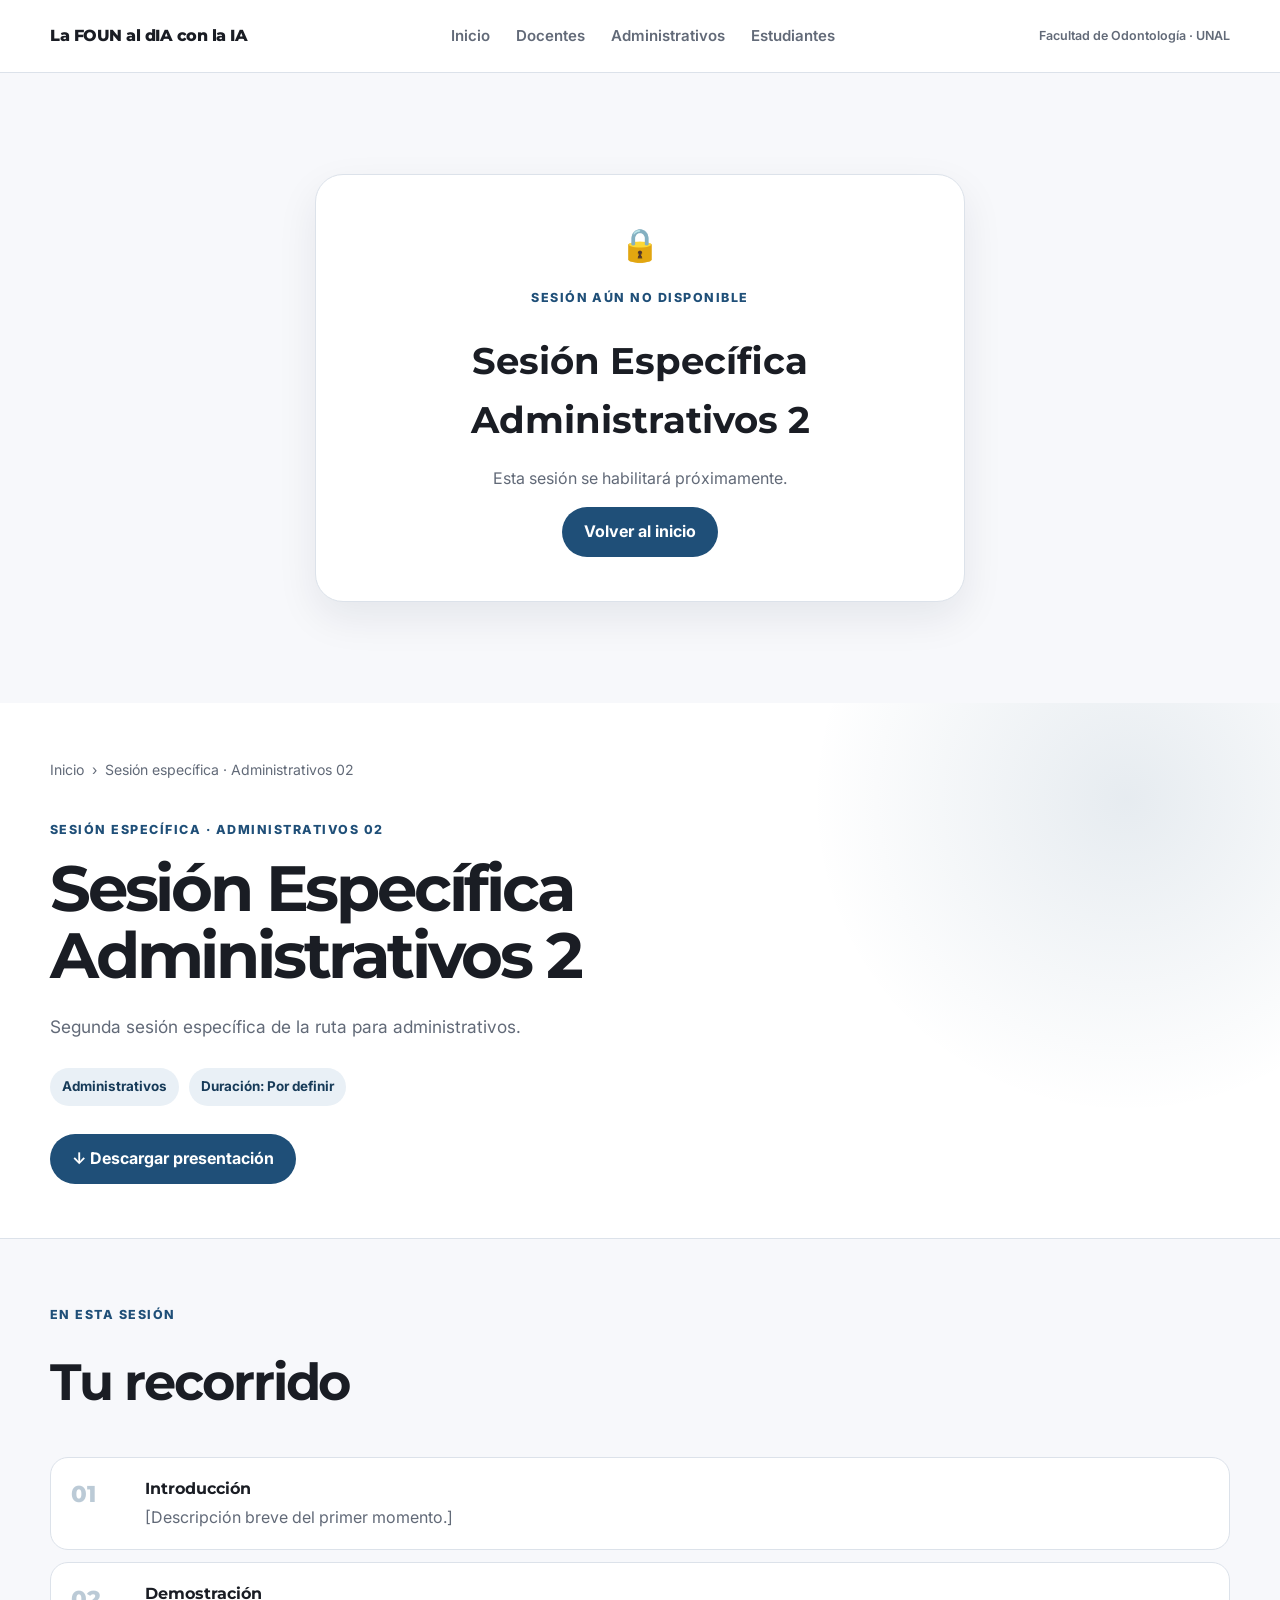
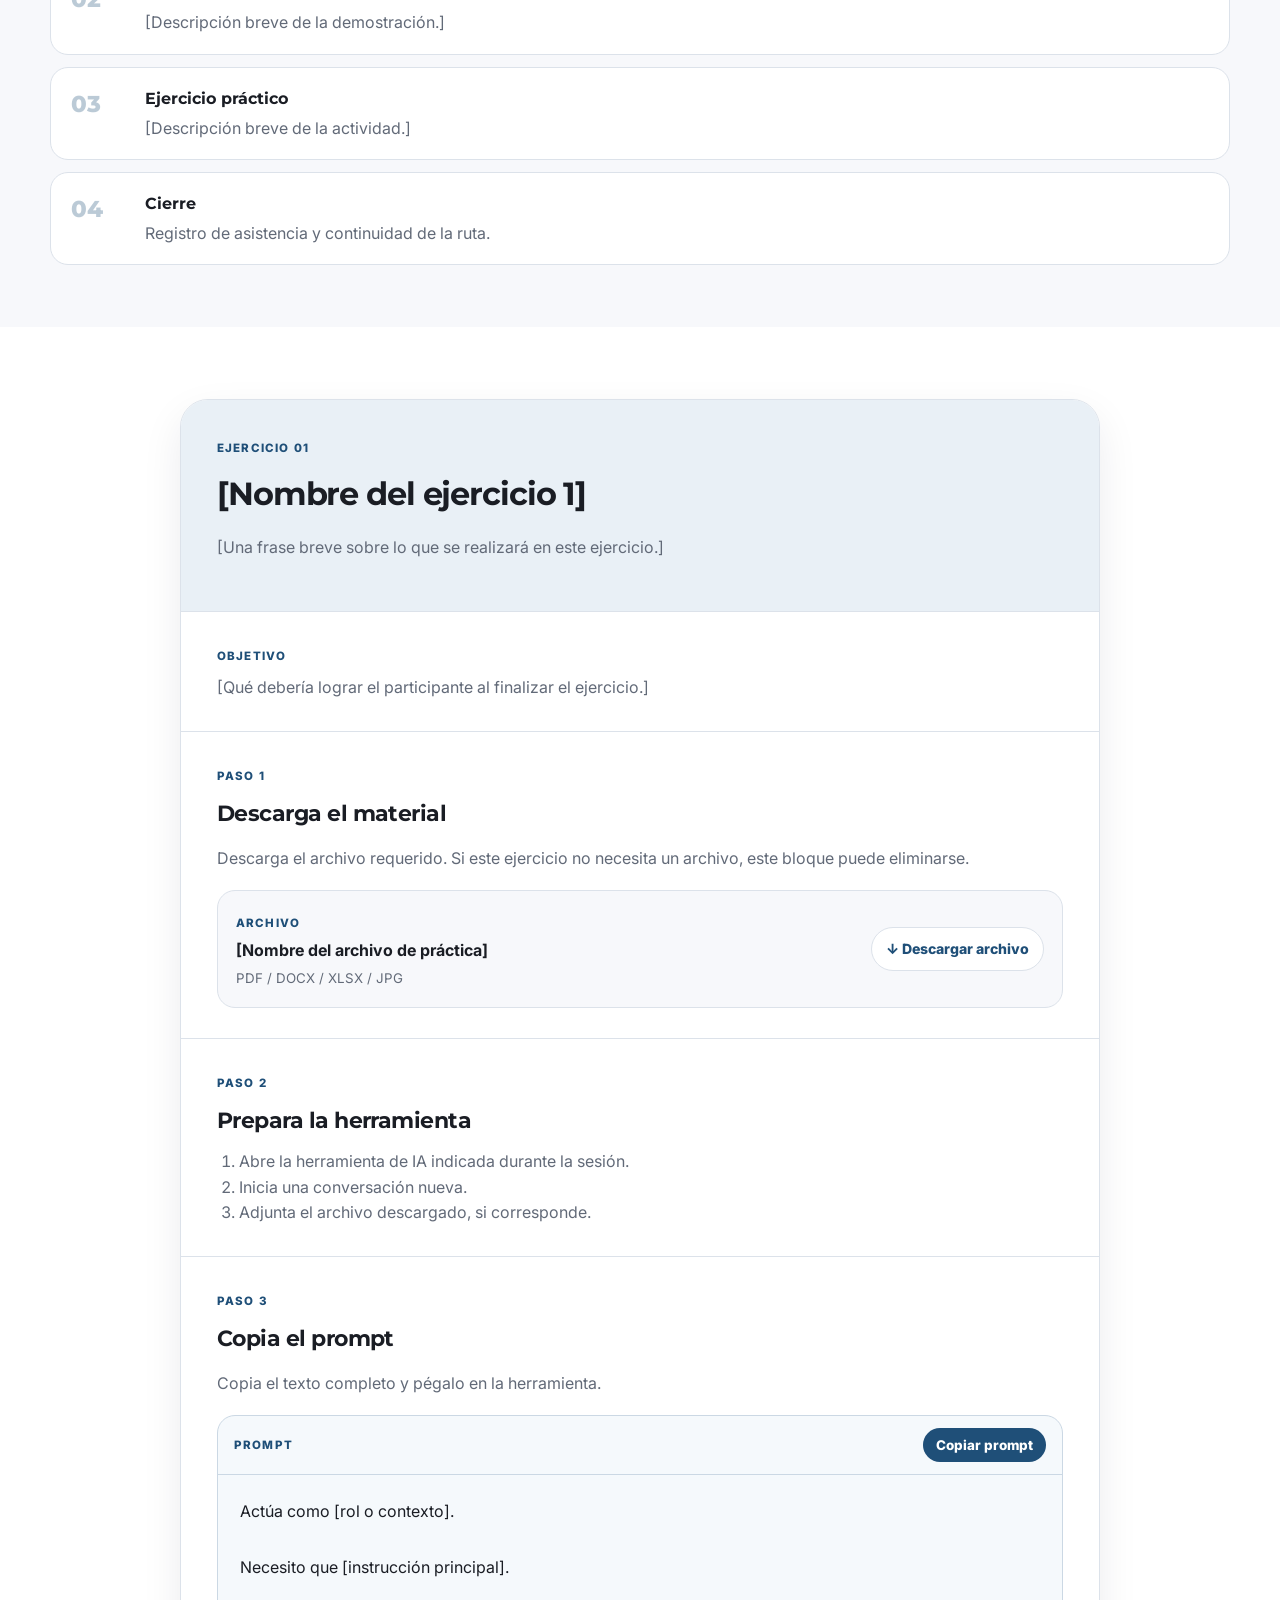
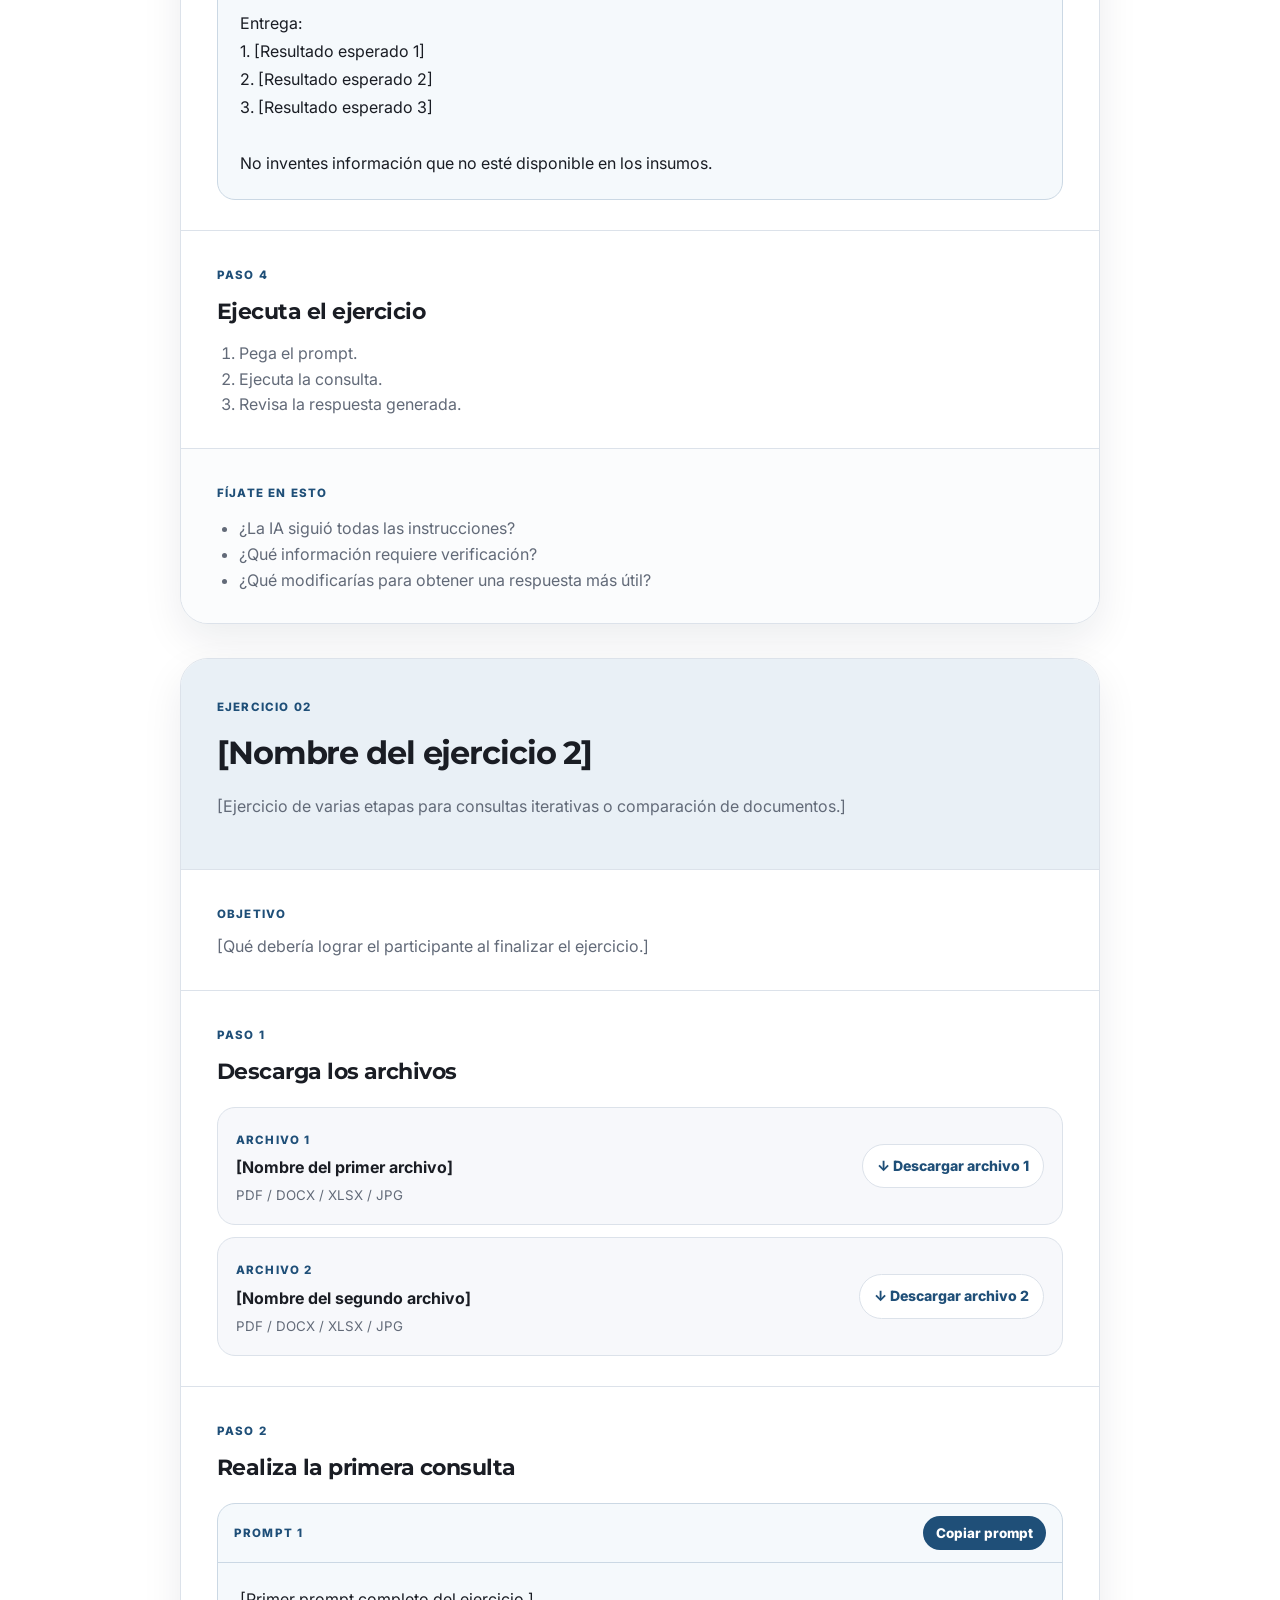
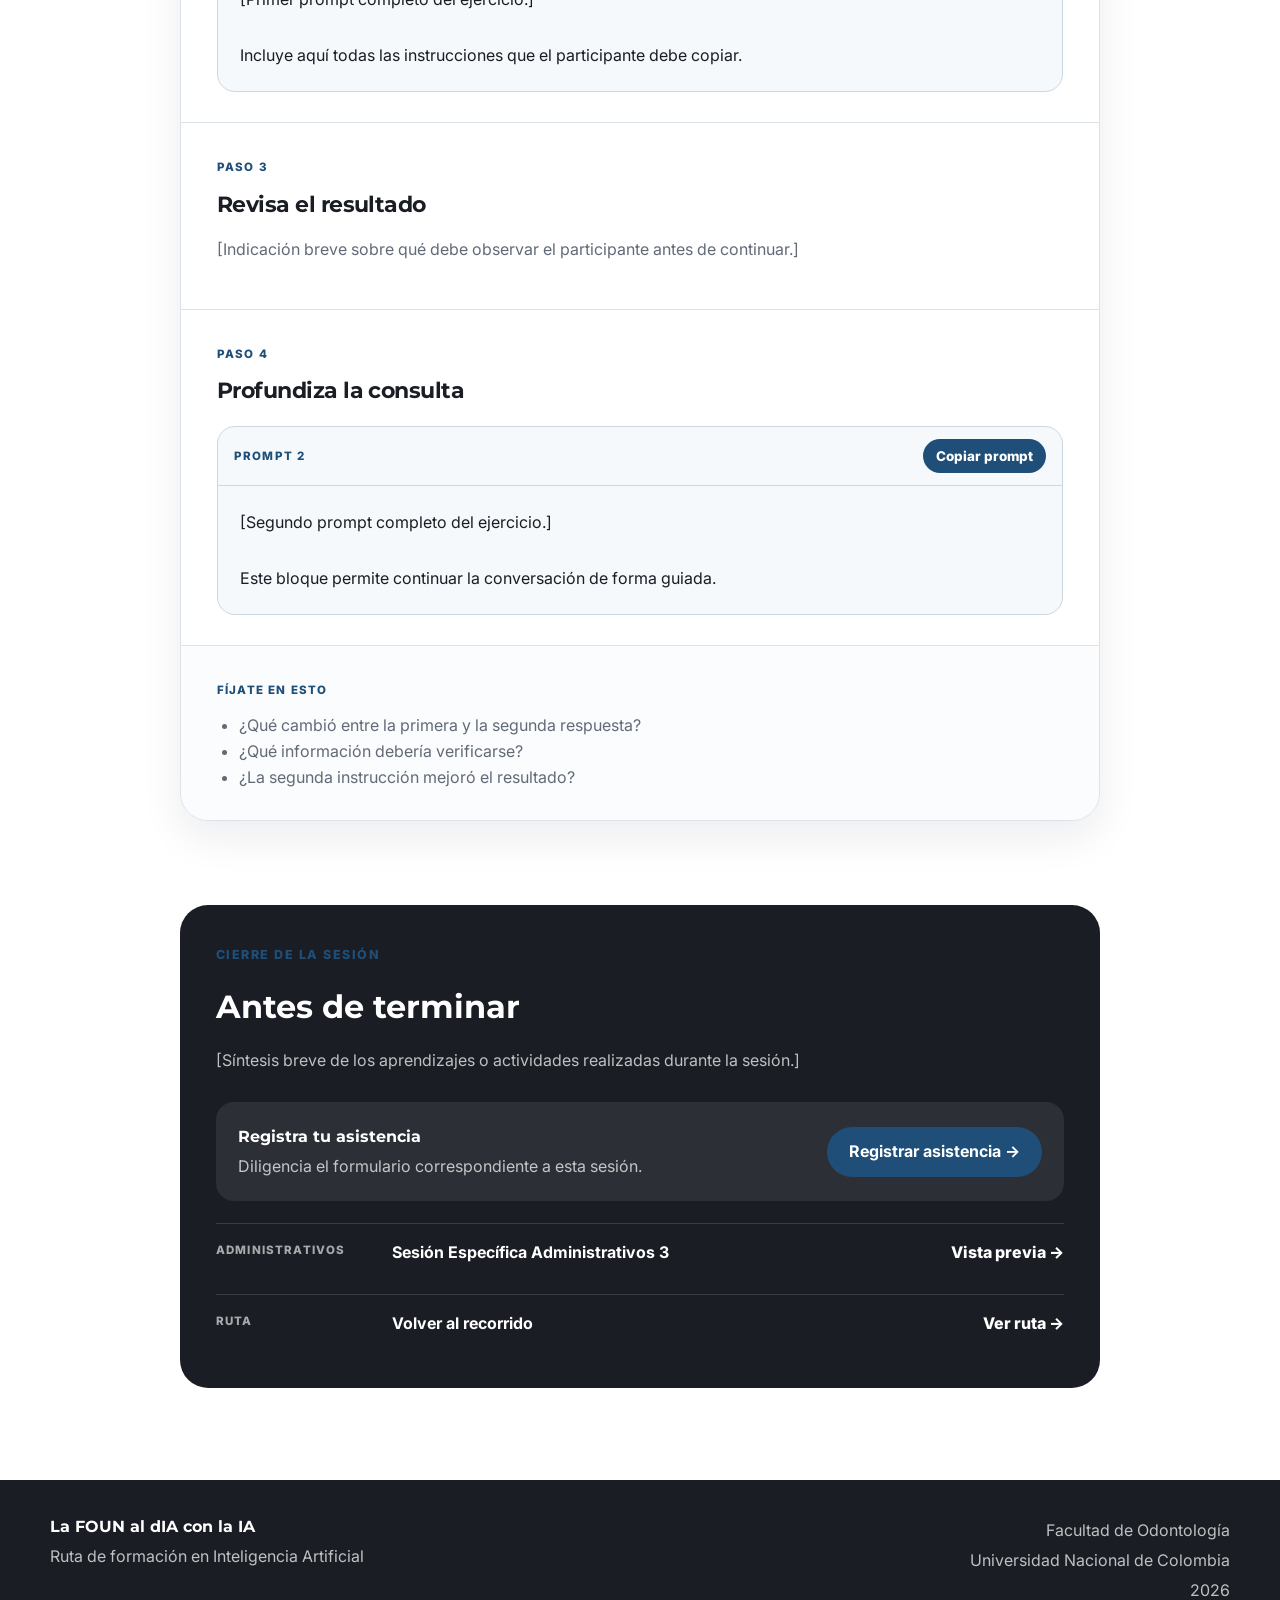
==== administrativos-2.html @ ddb47764 "Add files via upload" ====
<!DOCTYPE html>
<html lang="es">
<head>
  <meta charset="UTF-8">
  <meta name="viewport" content="width=device-width, initial-scale=1.0">
  <meta name="description" content="Sesión Específica Administrativos 2 - La FOUN al dIA con la IA">
  <title>Sesión Específica Administrativos 2 | La FOUN al dIA con la IA</title>
  <link rel="preconnect" href="https://fonts.googleapis.com">
  <link rel="preconnect" href="https://fonts.gstatic.com" crossorigin>
  <link href="https://fonts.googleapis.com/css2?family=Inter:wght@400;500;600;700&family=Montserrat:wght@600;700;800&display=swap" rel="stylesheet">
  <link rel="stylesheet" href="styles.css">
</head>
<body>

<header class="site-header">
  <div class="container header-inner">
    <a class="brand" href="index.html"><span class="brand-main">La FOUN al dIA con la IA</span></a>
    <button class="menu-toggle" type="button" aria-expanded="false" aria-controls="main-nav">
      <span class="sr-only">Abrir menú</span><span></span><span></span><span></span>
    </button>
    <nav id="main-nav" class="main-nav" aria-label="Navegación principal">
      <a href="index.html" >Inicio</a>
      <a href="docentes.html" >Docentes</a>
      <a href="administrativos.html" >Administrativos</a>
      <a href="estudiantes.html" >Estudiantes</a>
    </nav>
    <div class="institution">Facultad de Odontología · UNAL</div>
  </div>
</header>

<main class="session-page" data-session-page="administrativos-2">
  <div id="locked-session-message" class="locked-page-message" hidden>
    <div class="locked-page-card">
      <span class="locked-icon">🔒</span>
      <span class="eyebrow">Sesión aún no disponible</span>
      <h1 id="locked-session-title">Sesión Específica Administrativos 2</h1>
      <p id="locked-session-date">Esta sesión se habilitará próximamente.</p>
      <a href="index.html" class="button button-primary">Volver al inicio</a>
    </div>
  </div>

  <div id="session-content">
    <section class="session-hero">
      <div class="container">
        <nav class="breadcrumbs"><a href="index.html">Inicio</a><span>›</span><span>Sesión específica · Administrativos 02</span></nav>
        <span class="eyebrow">Sesión específica · Administrativos 02</span>
        <h1>Sesión Específica Administrativos 2</h1>
        <p>Segunda sesión específica de la ruta para administrativos.</p>
        <div class="session-hero-meta"><span>Administrativos</span><span>Duración: Por definir</span></div>
        <a class="button button-primary" href="assets/presentations/administrativos-2.pdf" download>↓ Descargar presentación</a>
      </div>
    </section>

    <section class="session-outline">
      <div class="container">
        <div class="section-heading compact"><span class="eyebrow">En esta sesión</span><h2>Tu recorrido</h2></div>
        <div class="outline-list">
          <div class="outline-item"><span>01</span><div><strong>Introducción</strong><p>[Descripción breve del primer momento.]</p></div></div>
          <div class="outline-item"><span>02</span><div><strong>Demostración</strong><p>[Descripción breve de la demostración.]</p></div></div>
          <div class="outline-item"><span>03</span><div><strong>Ejercicio práctico</strong><p>[Descripción breve de la actividad.]</p></div></div>
          <div class="outline-item"><span>04</span><div><strong>Cierre</strong><p>Registro de asistencia y continuidad de la ruta.</p></div></div>
        </div>
      </div>
    </section>

    <section class="exercise-section">
      <div class="container exercise-stack">
        
<article class="exercise-card">
  <header class="exercise-header">
    <span class="exercise-label">EJERCICIO 01</span>
    <h2>[Nombre del ejercicio 1]</h2>
    <p>[Una frase breve sobre lo que se realizará en este ejercicio.]</p>
  </header>

  <div class="exercise-objective">
    <span class="step-kicker">Objetivo</span>
    <p>[Qué debería lograr el participante al finalizar el ejercicio.]</p>
  </div>

  <div class="exercise-step">
    <span class="step-number">Paso 1</span>
    <h3>Descarga el material</h3>
    <p>Descarga el archivo requerido. Si este ejercicio no necesita un archivo, este bloque puede eliminarse.</p>
    <div class="download-list">
      <div class="download-card">
        <div><span class="file-type">ARCHIVO</span><strong>[Nombre del archivo de práctica]</strong><small>PDF / DOCX / XLSX / JPG</small></div>
        <a class="download-button" href="assets/files/administrativos-2-ejercicio-1.pdf" download>↓ Descargar archivo</a>
      </div>
    </div>
  </div>

  <div class="exercise-step">
    <span class="step-number">Paso 2</span>
    <h3>Prepara la herramienta</h3>
    <ol><li>Abre la herramienta de IA indicada durante la sesión.</li><li>Inicia una conversación nueva.</li><li>Adjunta el archivo descargado, si corresponde.</li></ol>
  </div>

  <div class="exercise-step">
    <span class="step-number">Paso 3</span>
    <h3>Copia el prompt</h3>
    <p>Copia el texto completo y pégalo en la herramienta.</p>
    <div class="prompt-block">
      <div class="prompt-topbar"><span>PROMPT</span><button class="copy-prompt" type="button" data-copy-target="administrativos-2-p1">Copiar prompt</button></div>
      <div id="administrativos-2-p1" class="prompt-text">Actúa como [rol o contexto].

Necesito que [instrucción principal].

Entrega:
1. [Resultado esperado 1]
2. [Resultado esperado 2]
3. [Resultado esperado 3]

No inventes información que no esté disponible en los insumos.</div>
    </div>
  </div>

  <div class="exercise-step">
    <span class="step-number">Paso 4</span>
    <h3>Ejecuta el ejercicio</h3>
    <ol><li>Pega el prompt.</li><li>Ejecuta la consulta.</li><li>Revisa la respuesta generada.</li></ol>
  </div>

  <aside class="reflection-box">
    <span class="step-kicker">Fíjate en esto</span>
    <ul><li>¿La IA siguió todas las instrucciones?</li><li>¿Qué información requiere verificación?</li><li>¿Qué modificarías para obtener una respuesta más útil?</li></ul>
  </aside>
</article>

        
<article class="exercise-card">
  <header class="exercise-header">
    <span class="exercise-label">EJERCICIO 02</span>
    <h2>[Nombre del ejercicio 2]</h2>
    <p>[Ejercicio de varias etapas para consultas iterativas o comparación de documentos.]</p>
  </header>

  <div class="exercise-objective">
    <span class="step-kicker">Objetivo</span>
    <p>[Qué debería lograr el participante al finalizar el ejercicio.]</p>
  </div>

  <div class="exercise-step">
    <span class="step-number">Paso 1</span>
    <h3>Descarga los archivos</h3>
    <div class="download-list">
      <div class="download-card">
        <div><span class="file-type">ARCHIVO 1</span><strong>[Nombre del primer archivo]</strong><small>PDF / DOCX / XLSX / JPG</small></div>
        <a class="download-button" href="assets/files/administrativos-2-ejercicio-2-archivo-1.pdf" download>↓ Descargar archivo 1</a>
      </div>
      <div class="download-card">
        <div><span class="file-type">ARCHIVO 2</span><strong>[Nombre del segundo archivo]</strong><small>PDF / DOCX / XLSX / JPG</small></div>
        <a class="download-button" href="assets/files/administrativos-2-ejercicio-2-archivo-2.pdf" download>↓ Descargar archivo 2</a>
      </div>
    </div>
  </div>

  <div class="exercise-step">
    <span class="step-number">Paso 2</span>
    <h3>Realiza la primera consulta</h3>
    <div class="prompt-block">
      <div class="prompt-topbar"><span>PROMPT 1</span><button class="copy-prompt" type="button" data-copy-target="administrativos-2-p2-a">Copiar prompt</button></div>
      <div id="administrativos-2-p2-a" class="prompt-text">[Primer prompt completo del ejercicio.]

Incluye aquí todas las instrucciones que el participante debe copiar.</div>
    </div>
  </div>

  <div class="exercise-step">
    <span class="step-number">Paso 3</span>
    <h3>Revisa el resultado</h3>
    <p>[Indicación breve sobre qué debe observar el participante antes de continuar.]</p>
  </div>

  <div class="exercise-step">
    <span class="step-number">Paso 4</span>
    <h3>Profundiza la consulta</h3>
    <div class="prompt-block">
      <div class="prompt-topbar"><span>PROMPT 2</span><button class="copy-prompt" type="button" data-copy-target="administrativos-2-p2-b">Copiar prompt</button></div>
      <div id="administrativos-2-p2-b" class="prompt-text">[Segundo prompt completo del ejercicio.]

Este bloque permite continuar la conversación de forma guiada.</div>
    </div>
  </div>

  <aside class="reflection-box">
    <span class="step-kicker">Fíjate en esto</span>
    <ul><li>¿Qué cambió entre la primera y la segunda respuesta?</li><li>¿Qué información debería verificarse?</li><li>¿La segunda instrucción mejoró el resultado?</li></ul>
  </aside>
</article>

      </div>
    </section>

    <section class="session-close">
      <div class="container">
        <div class="close-card">
          <span class="eyebrow">Cierre de la sesión</span>
          <h2>Antes de terminar</h2>
          <p>[Síntesis breve de los aprendizajes o actividades realizadas durante la sesión.]</p>

          <div class="attendance-box">
            <div><strong>Registra tu asistencia</strong><p>Diligencia el formulario correspondiente a esta sesión.</p></div>
            <a class="button button-primary" href="#" target="_blank" rel="noopener">Registrar asistencia →</a>
          </div>

          <div class="continue-options" id="continue-options"></div>
        </div>
      </div>
    </section>
  </div>
</main>

<footer class="site-footer">
  <div class="container footer-inner">
    <div>
      <strong>La FOUN al dIA con la IA</strong>
      <p>Ruta de formación en Inteligencia Artificial</p>
    </div>
    <div class="footer-meta">
      <p>Facultad de Odontología</p>
      <p>Universidad Nacional de Colombia</p>
      <p>2026</p>
    </div>
  </div>
</footer>

<script src="site-config.js"></script>
<script src="main.js"></script>
</body></html>
---- styles.css ----
:root {
  --bg:#f7f8fb; --surface:#fff; --surface-soft:#eef2f7; --text:#1a1d24; --muted:#626a78; --line:#dce2ea;
  --brand:#1f4f78; --brand-dark:#173b59; --brand-soft:#e9f0f6;
  --route-docentes:#3c6282; --route-admin:#5f6875; --route-estudiantes:#416f66;
  --radius-lg:28px; --radius-md:18px; --radius-sm:12px; --shadow-soft:0 16px 40px rgba(19,31,45,.08); --max-width:1180px;
}
*{box-sizing:border-box} html{scroll-behavior:smooth} body{margin:0;font-family:"Inter",sans-serif;color:var(--text);background:var(--bg);line-height:1.6}
a{color:inherit;text-decoration:none} button,a{-webkit-tap-highlight-color:transparent}.container{width:min(var(--max-width),calc(100% - 40px));margin:0 auto}
.site-header{position:sticky;top:0;z-index:100;background:rgba(255,255,255,.94);backdrop-filter:blur(14px);border-bottom:1px solid var(--line)}
.header-inner{min-height:72px;display:grid;grid-template-columns:auto 1fr auto;align-items:center;gap:32px}
.brand-main{font-family:"Montserrat",sans-serif;font-weight:800;letter-spacing:-.03em}.main-nav{display:flex;justify-content:center;gap:26px}
.main-nav a{font-size:.94rem;font-weight:600;color:var(--muted)}.main-nav a:hover,.main-nav a.active{color:var(--brand)}
.institution{font-size:.78rem;font-weight:600;color:var(--muted);white-space:nowrap}.menu-toggle{display:none;border:0;background:transparent;padding:8px;cursor:pointer}
.menu-toggle span:not(.sr-only){width:24px;height:2px;display:block;margin:5px 0;background:var(--text)}
.sr-only{position:absolute;width:1px;height:1px;padding:0;margin:-1px;overflow:hidden;clip:rect(0,0,0,0);white-space:nowrap;border:0}
.eyebrow{display:inline-block;margin-bottom:16px;font-size:.78rem;font-weight:800;letter-spacing:.12em;text-transform:uppercase;color:var(--brand)}
.button{display:inline-flex;align-items:center;justify-content:center;gap:10px;min-height:50px;padding:0 22px;border-radius:999px;font-weight:700;transition:.2s}
.button-primary{background:var(--brand);color:#fff}.button-primary:hover{background:var(--brand-dark);transform:translateY(-2px)}
.hero{padding:84px 0 72px;overflow:hidden}.hero-grid{display:grid;grid-template-columns:1.1fr .9fr;align-items:center;gap:72px}
.hero h1,.section-heading h2,.route-card h3{font-family:"Montserrat",sans-serif}.hero h1{max-width:720px;margin:0;font-size:clamp(3rem,6vw,5.8rem);line-height:.98;letter-spacing:-.055em}
.hero h1 span{color:var(--brand)}.hero p{max-width:680px;margin:28px 0 32px;font-size:1.12rem;color:var(--muted)}
.hero-visual{position:relative;min-height:430px;display:grid;place-items:center}.visual-card{position:relative;z-index:2;width:min(340px,84%);min-height:250px;padding:36px;display:flex;flex-direction:column;justify-content:center;border-radius:var(--radius-lg);background:var(--surface);box-shadow:var(--shadow-soft);border:1px solid var(--line)}
.visual-card strong{font-family:"Montserrat",sans-serif;font-size:2rem;line-height:1.15}.visual-kicker{margin-bottom:24px;font-size:.74rem;font-weight:800;letter-spacing:.12em;text-transform:uppercase;color:var(--brand)}
.visual-orbit{position:absolute;border:1px solid rgba(31,79,120,.18);border-radius:50%}.orbit-one{width:370px;height:370px}.orbit-two{width:490px;height:490px}
.visual-dot{position:absolute;border-radius:50%;background:var(--brand)}.dot-one{width:22px;height:22px;top:18%;right:19%}.dot-two{width:14px;height:14px;bottom:21%;left:18%;opacity:.75}.dot-three{width:9px;height:9px;top:34%;left:10%;opacity:.45}
.routes-section{padding:76px 0 96px;background:var(--surface)}.section-heading{max-width:720px;margin-bottom:42px}.section-heading h2{margin:0 0 14px;font-size:clamp(2.2rem,4vw,3.4rem);letter-spacing:-.04em}.section-heading p{margin:0;color:var(--muted);font-size:1.05rem}
.routes-grid{display:grid;grid-template-columns:repeat(3,1fr);gap:22px}.route-card{min-height:360px;padding:30px;display:flex;flex-direction:column;justify-content:space-between;border-radius:var(--radius-lg);background:var(--surface);border:1px solid var(--line);box-shadow:0 10px 28px rgba(25,34,46,.05);transition:.2s}
.route-card:hover{transform:translateY(-5px);box-shadow:var(--shadow-soft)}.route-card::before{content:"";width:56px;height:5px;display:block;margin-bottom:24px;border-radius:999px;background:var(--brand)}
.route-docentes::before{background:var(--route-docentes)}.route-admin::before{background:var(--route-admin)}.route-estudiantes::before{background:var(--route-estudiantes)}
.route-label{font-size:.74rem;font-weight:800;letter-spacing:.12em;color:var(--muted)}.route-card h3{margin:12px 0 8px;font-size:1.55rem;letter-spacing:-.03em}.route-card p{color:var(--muted)}.route-card .session-count{margin:0 0 18px;font-weight:800;color:var(--text)}
.route-link{display:inline-flex;align-items:center;gap:8px;margin-top:26px;font-weight:800;color:var(--brand)}
.site-footer{padding:34px 0;background:var(--text);color:#fff}.footer-inner{display:flex;justify-content:space-between;align-items:flex-start;gap:40px}.footer-inner strong{font-family:"Montserrat",sans-serif}.footer-inner p{margin:4px 0;color:rgba(255,255,255,.72)}.footer-meta{text-align:right}
.route-hero{padding:56px 0 48px;background:var(--surface);border-bottom:1px solid var(--line)}.route-accent-docentes{background:radial-gradient(circle at 85% 15%,rgba(60,98,130,.12),transparent 28%),var(--surface)}
.route-accent-administrativos{background:radial-gradient(circle at 85% 15%,rgba(95,104,117,.12),transparent 28%),var(--surface)}.route-accent-estudiantes{background:radial-gradient(circle at 85% 15%,rgba(65,111,102,.12),transparent 28%),var(--surface)}
.breadcrumbs{display:flex;align-items:center;gap:8px;margin-bottom:34px;font-size:.88rem;color:var(--muted)}.breadcrumbs a:hover{color:var(--brand)}
.route-hero h1,.session-hero h1{max-width:900px;margin:0;font-family:"Montserrat",sans-serif;font-size:clamp(2.6rem,5vw,4.7rem);line-height:1.04;letter-spacing:-.05em}
.route-hero>.container>p,.session-hero>.container>p{max-width:760px;margin:24px 0 28px;color:var(--muted);font-size:1.08rem}.route-summary,.session-hero-meta{display:flex;flex-wrap:wrap;gap:10px}
.route-summary span,.session-hero-meta span{padding:8px 12px;border-radius:999px;background:var(--brand-soft);color:var(--brand-dark);font-size:.84rem;font-weight:700}
.journey-section{padding:70px 0 92px}.section-heading.compact{margin-bottom:34px}.session-list{display:flex;flex-direction:column;gap:18px}
.session-card{display:grid;grid-template-columns:72px minmax(0,1fr) auto;gap:24px;align-items:center;padding:26px 28px;background:var(--surface);border:1px solid var(--line);border-radius:var(--radius-md);box-shadow:0 8px 24px rgba(25,34,46,.04)}
.session-card.available{border-left:5px solid var(--brand)}.session-card.locked{background:#fbfcfd}.session-number{font-family:"Montserrat",sans-serif;font-size:2.2rem;font-weight:800;color:rgba(31,79,120,.22)}
.session-type{display:inline-block;margin-bottom:5px;font-size:.72rem;font-weight:800;letter-spacing:.1em;color:var(--brand);text-transform:uppercase}.session-content h3{margin:0 0 8px;font-family:"Montserrat",sans-serif;font-size:1.35rem;letter-spacing:-.025em}.session-content p{max-width:720px;margin:0;color:var(--muted)}
.session-meta{display:flex;flex-wrap:wrap;gap:14px;margin-top:16px;font-size:.84rem;color:var(--muted)}.status{font-weight:800}.status-available{color:#2d6a4f}.status-locked{color:var(--muted)}
.session-action{display:inline-flex;align-items:center;gap:8px;padding:11px 15px;border-radius:999px;font-size:.9rem;font-weight:800;color:var(--brand);background:var(--brand-soft);white-space:nowrap}.session-action.disabled{color:#8b929d;background:var(--surface-soft);cursor:default}
.session-hero{padding:56px 0 54px;background:radial-gradient(circle at 88% 18%,rgba(31,79,120,.11),transparent 26%),var(--surface);border-bottom:1px solid var(--line)}.session-hero-meta{margin-bottom:28px}
.session-outline{padding:62px 0;background:var(--bg)}.outline-list{display:flex;flex-direction:column;gap:12px}.outline-item{display:grid;grid-template-columns:56px 1fr;gap:18px;padding:18px 20px;align-items:start;border-radius:var(--radius-md);background:var(--surface);border:1px solid var(--line)}
.outline-item>span{font-family:"Montserrat",sans-serif;font-size:1.45rem;font-weight:800;color:rgba(31,79,120,.3)}.outline-item strong{font-family:"Montserrat",sans-serif}.outline-item p{margin:4px 0 0;color:var(--muted)}
.exercise-section{padding:72px 0 84px;background:var(--surface)}.exercise-stack{display:flex;flex-direction:column;gap:34px}.exercise-card{max-width:920px;width:100%;margin:0 auto;overflow:hidden;border:1px solid var(--line);border-radius:var(--radius-lg);background:var(--surface);box-shadow:var(--shadow-soft)}
.exercise-header{padding:34px 36px;background:var(--brand-soft)}.exercise-label,.step-kicker,.step-number,.file-type{display:inline-block;font-size:.72rem;font-weight:800;letter-spacing:.1em;text-transform:uppercase;color:var(--brand)}
.exercise-header h2{margin:8px 0;font-family:"Montserrat",sans-serif;font-size:2rem;letter-spacing:-.035em}.exercise-header p,.exercise-objective p,.exercise-step p,.exercise-step li,.reflection-box li{color:var(--muted)}
.exercise-objective,.exercise-step,.reflection-box{padding:30px 36px;border-top:1px solid var(--line)}.exercise-objective p{margin:8px 0 0}.exercise-step h3{margin:8px 0 10px;font-family:"Montserrat",sans-serif;font-size:1.35rem;letter-spacing:-.025em}
.exercise-step ol,.reflection-box ul{margin:12px 0 0;padding-left:22px}.download-list{display:flex;flex-direction:column;gap:12px;margin-top:18px}.download-card{display:flex;align-items:center;justify-content:space-between;gap:24px;padding:18px;border:1px solid var(--line);border-radius:var(--radius-md);background:var(--bg)}
.download-card strong,.download-card small{display:block}.download-card strong{margin:4px 0}.download-card small{color:var(--muted)}.download-button{padding:10px 14px;border:1px solid var(--line);border-radius:999px;background:var(--surface);color:var(--brand);font-size:.88rem;font-weight:800;white-space:nowrap}
.prompt-block{margin-top:18px;overflow:hidden;border:1px solid #cbd8e4;border-radius:var(--radius-md);background:#f5f9fc}.prompt-topbar{display:flex;justify-content:space-between;align-items:center;gap:16px;padding:12px 16px;border-bottom:1px solid #cbd8e4}.prompt-topbar>span{font-size:.72rem;font-weight:800;letter-spacing:.1em;color:var(--brand)}
.copy-prompt{border:0;border-radius:999px;padding:9px 13px;background:var(--brand);color:#fff;font-family:"Inter",sans-serif;font-size:.84rem;font-weight:800;cursor:pointer}.prompt-text{padding:22px;white-space:pre-line;color:var(--text);line-height:1.75}.reflection-box{background:#fbfcfd}
.session-close{padding:0 0 92px;background:var(--surface)}.close-card{max-width:920px;margin:0 auto;padding:36px;border-radius:var(--radius-lg);background:var(--text);color:#fff}.close-card h2{margin:0 0 10px;font-family:"Montserrat",sans-serif;font-size:2rem}.close-card>p,.attendance-box p{color:rgba(255,255,255,.72)}
.attendance-box{display:flex;align-items:center;justify-content:space-between;gap:28px;margin-top:28px;padding:22px;border-radius:var(--radius-md);background:rgba(255,255,255,.08)}.attendance-box strong{font-family:"Montserrat",sans-serif}.attendance-box p{margin:4px 0 0}
.continue-options{display:flex;flex-direction:column;gap:12px;margin-top:22px}.continue-options>div{display:grid;grid-template-columns:160px 1fr auto;gap:16px;align-items:center;padding:16px 0;border-top:1px solid rgba(255,255,255,.14)}.continue-options .session-type{color:rgba(255,255,255,.62)}.continue-options a{font-weight:800}
.locked-page-message{min-height:70vh;display:grid;place-items:center;padding:60px 20px}.locked-page-card{max-width:650px;text-align:center;background:#fff;border:1px solid var(--line);border-radius:var(--radius-lg);padding:44px;box-shadow:var(--shadow-soft)}.locked-page-card h1{font-family:"Montserrat",sans-serif;font-size:2.3rem;margin:8px 0 12px}.locked-page-card p{color:var(--muted)}.locked-icon{font-size:2rem;display:block;margin-bottom:14px}
@media(max-width:960px){.header-inner{grid-template-columns:1fr auto}.institution{display:none}.menu-toggle{display:block}.main-nav{position:absolute;top:72px;left:0;right:0;display:none;flex-direction:column;gap:0;padding:12px 20px 18px;background:#fff;border-bottom:1px solid var(--line)}.main-nav.is-open{display:flex}.main-nav a{padding:12px 0}.hero-grid{grid-template-columns:1fr;gap:36px}.hero-visual{min-height:330px}.orbit-one{width:280px;height:280px}.orbit-two{width:360px;height:360px}.routes-grid{grid-template-columns:1fr}.route-card{min-height:280px}}
@media(max-width:820px){.session-card{grid-template-columns:54px minmax(0,1fr)}.session-action{grid-column:2;justify-self:start}}
@media(max-width:700px){.exercise-header,.exercise-objective,.exercise-step,.reflection-box,.close-card{padding:24px}.download-card,.attendance-box{flex-direction:column;align-items:stretch}.download-button,.attendance-box .button{width:100%;justify-content:center;text-align:center}.prompt-topbar{align-items:stretch;flex-direction:column}.copy-prompt{width:100%}.continue-options>div{grid-template-columns:1fr;gap:5px}}
@media(max-width:640px){.container{width:min(100% - 28px,var(--max-width))}.hero{padding:54px 0 44px}.hero h1{font-size:clamp(2.6rem,14vw,4.2rem)}.hero p{font-size:1rem}.hero-visual{min-height:280px}.visual-card{min-height:220px;padding:28px}.visual-card strong{font-size:1.6rem}.routes-section{padding:58px 0 70px}.route-card{padding:24px}.footer-inner{flex-direction:column}.footer-meta{text-align:left}.route-hero,.session-hero{padding:42px 0 38px}.breadcrumbs{margin-bottom:24px}.journey-section{padding:50px 0 66px}.session-card{grid-template-columns:1fr;gap:14px;padding:22px}.session-number{font-size:1.7rem}.session-action{grid-column:auto;width:100%;justify-content:center}}
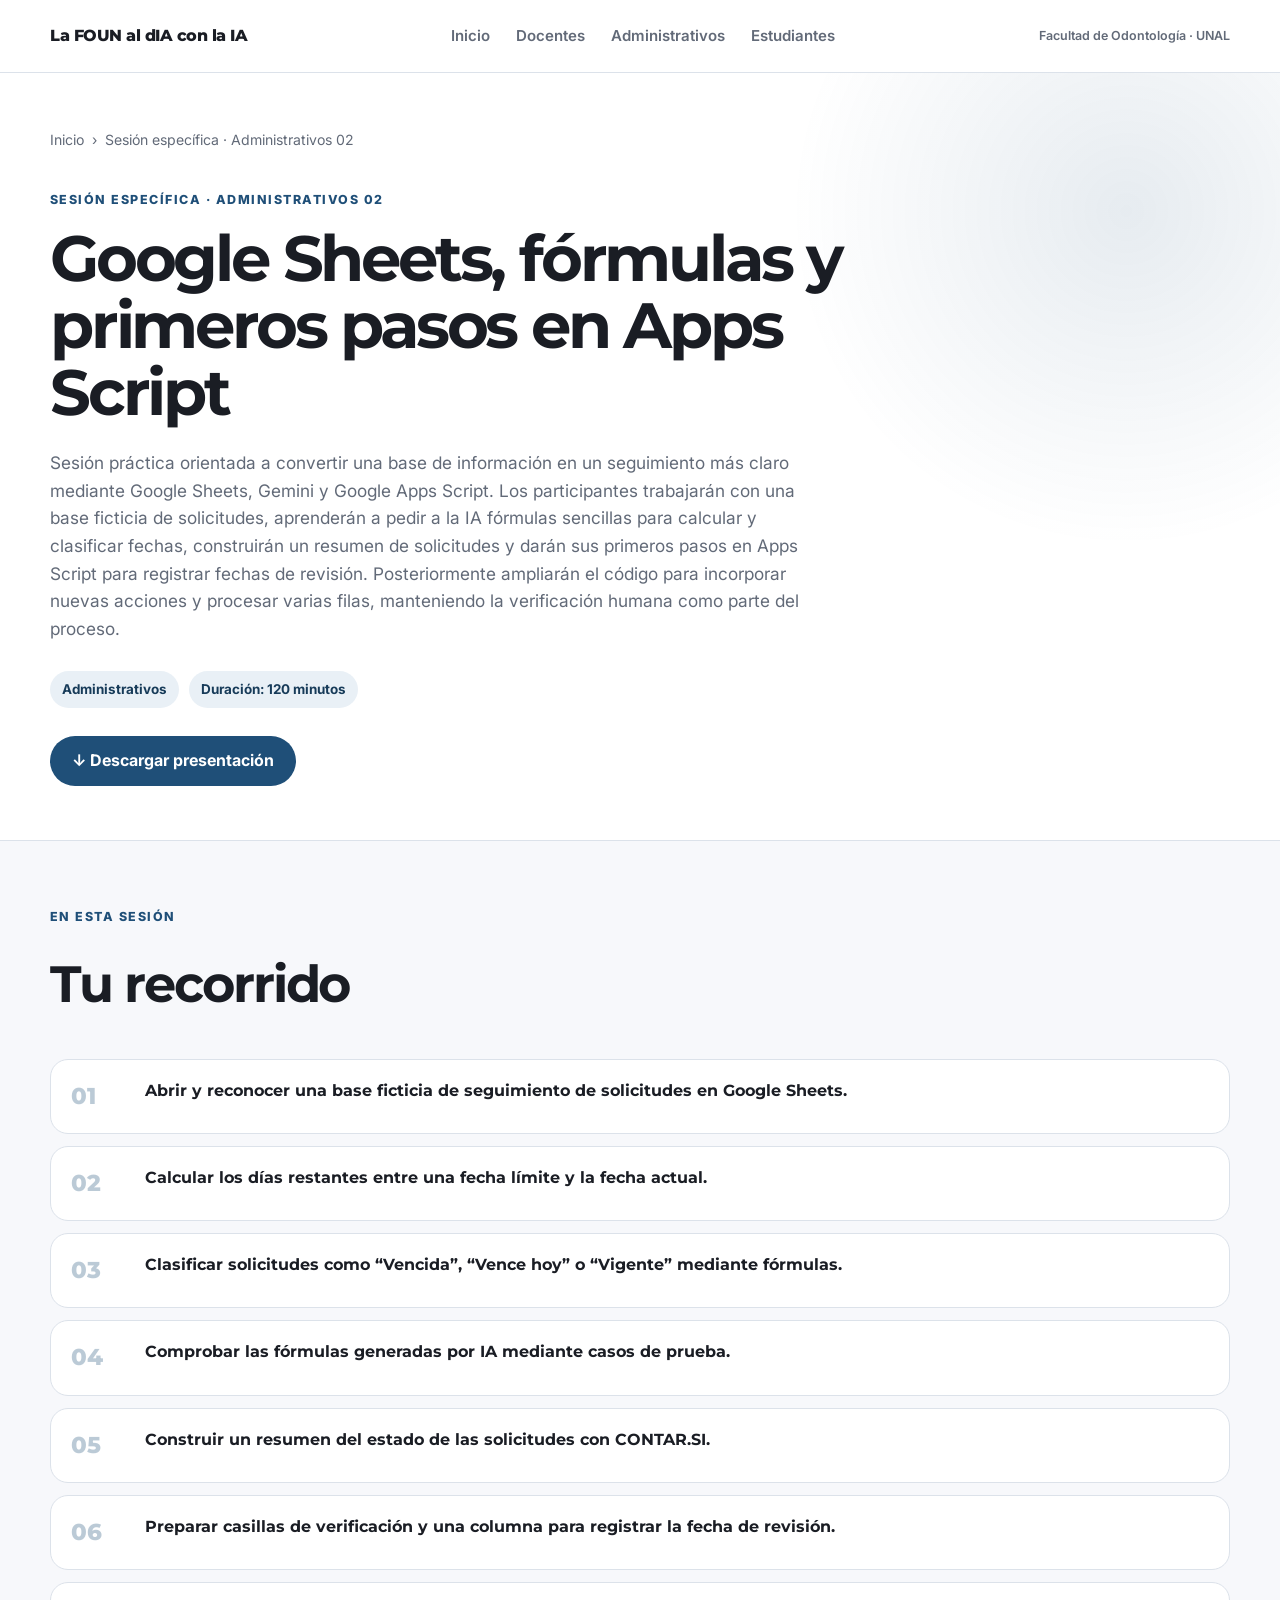
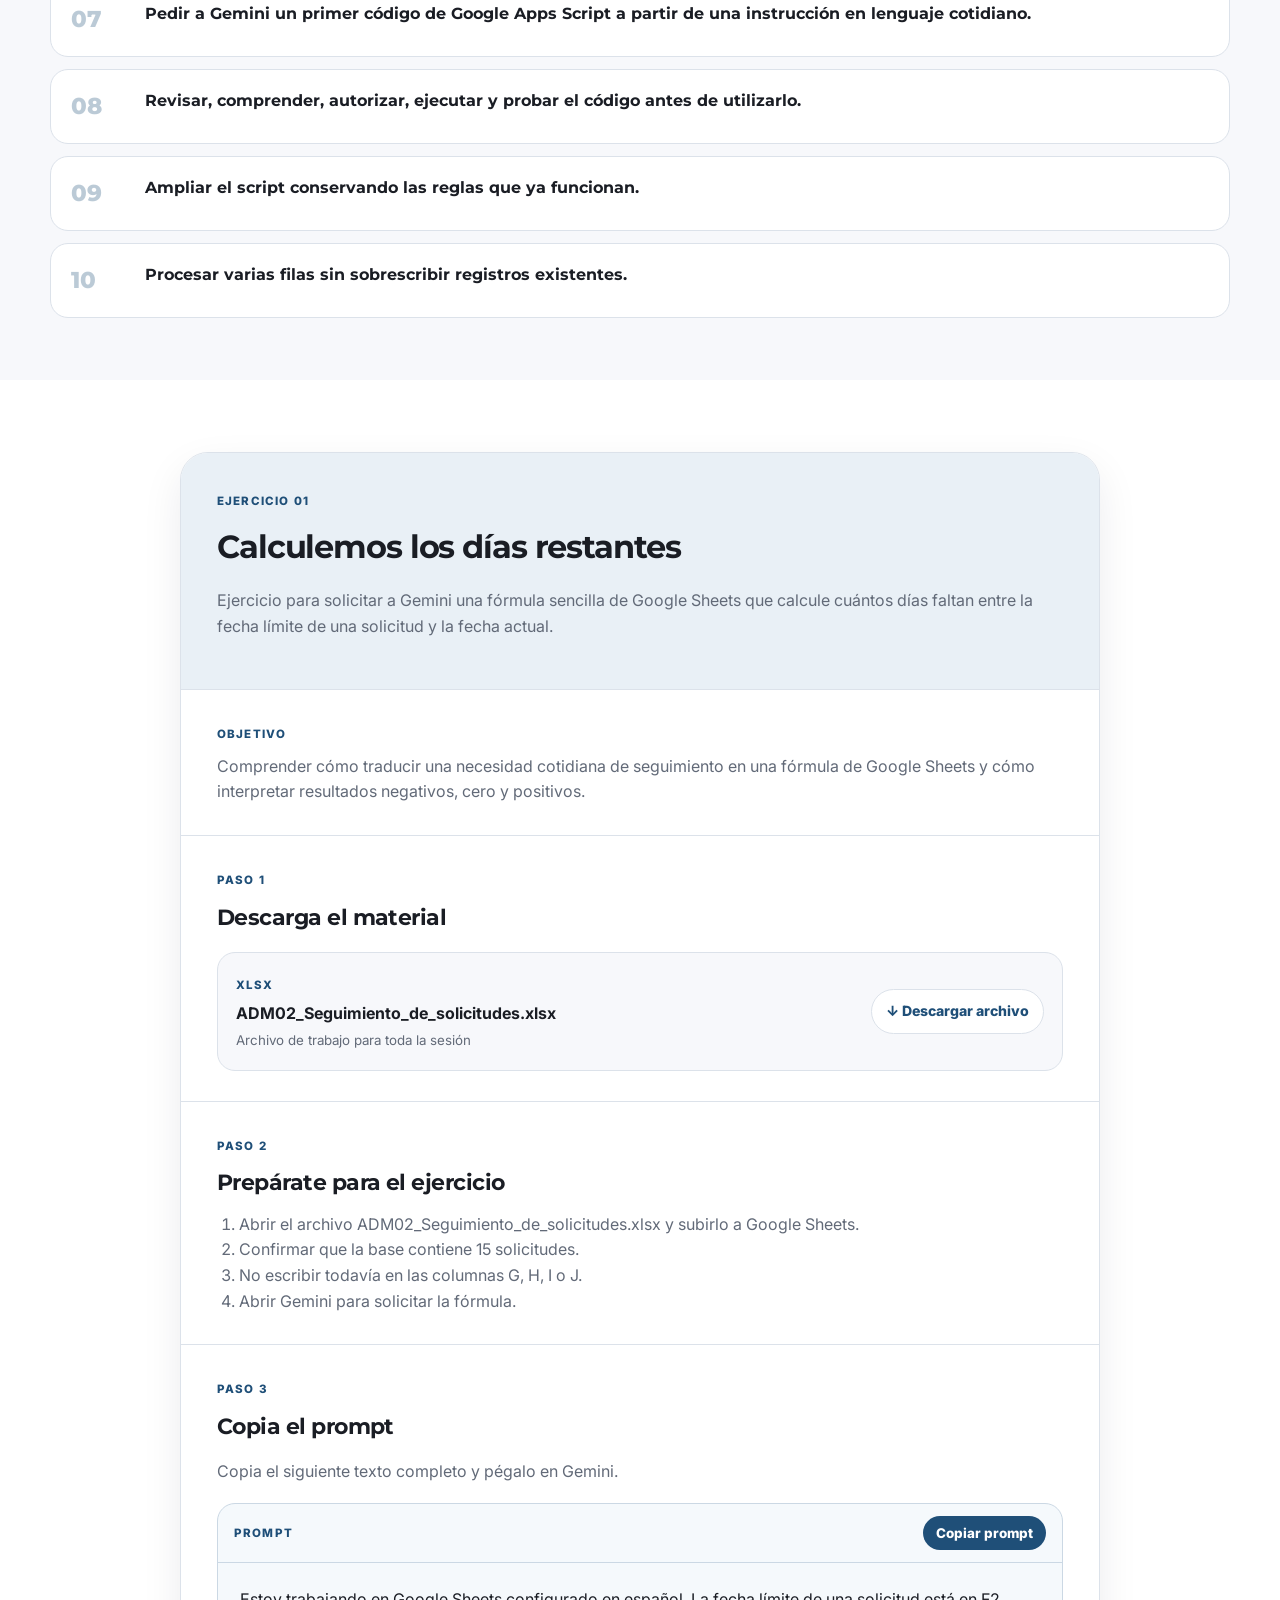
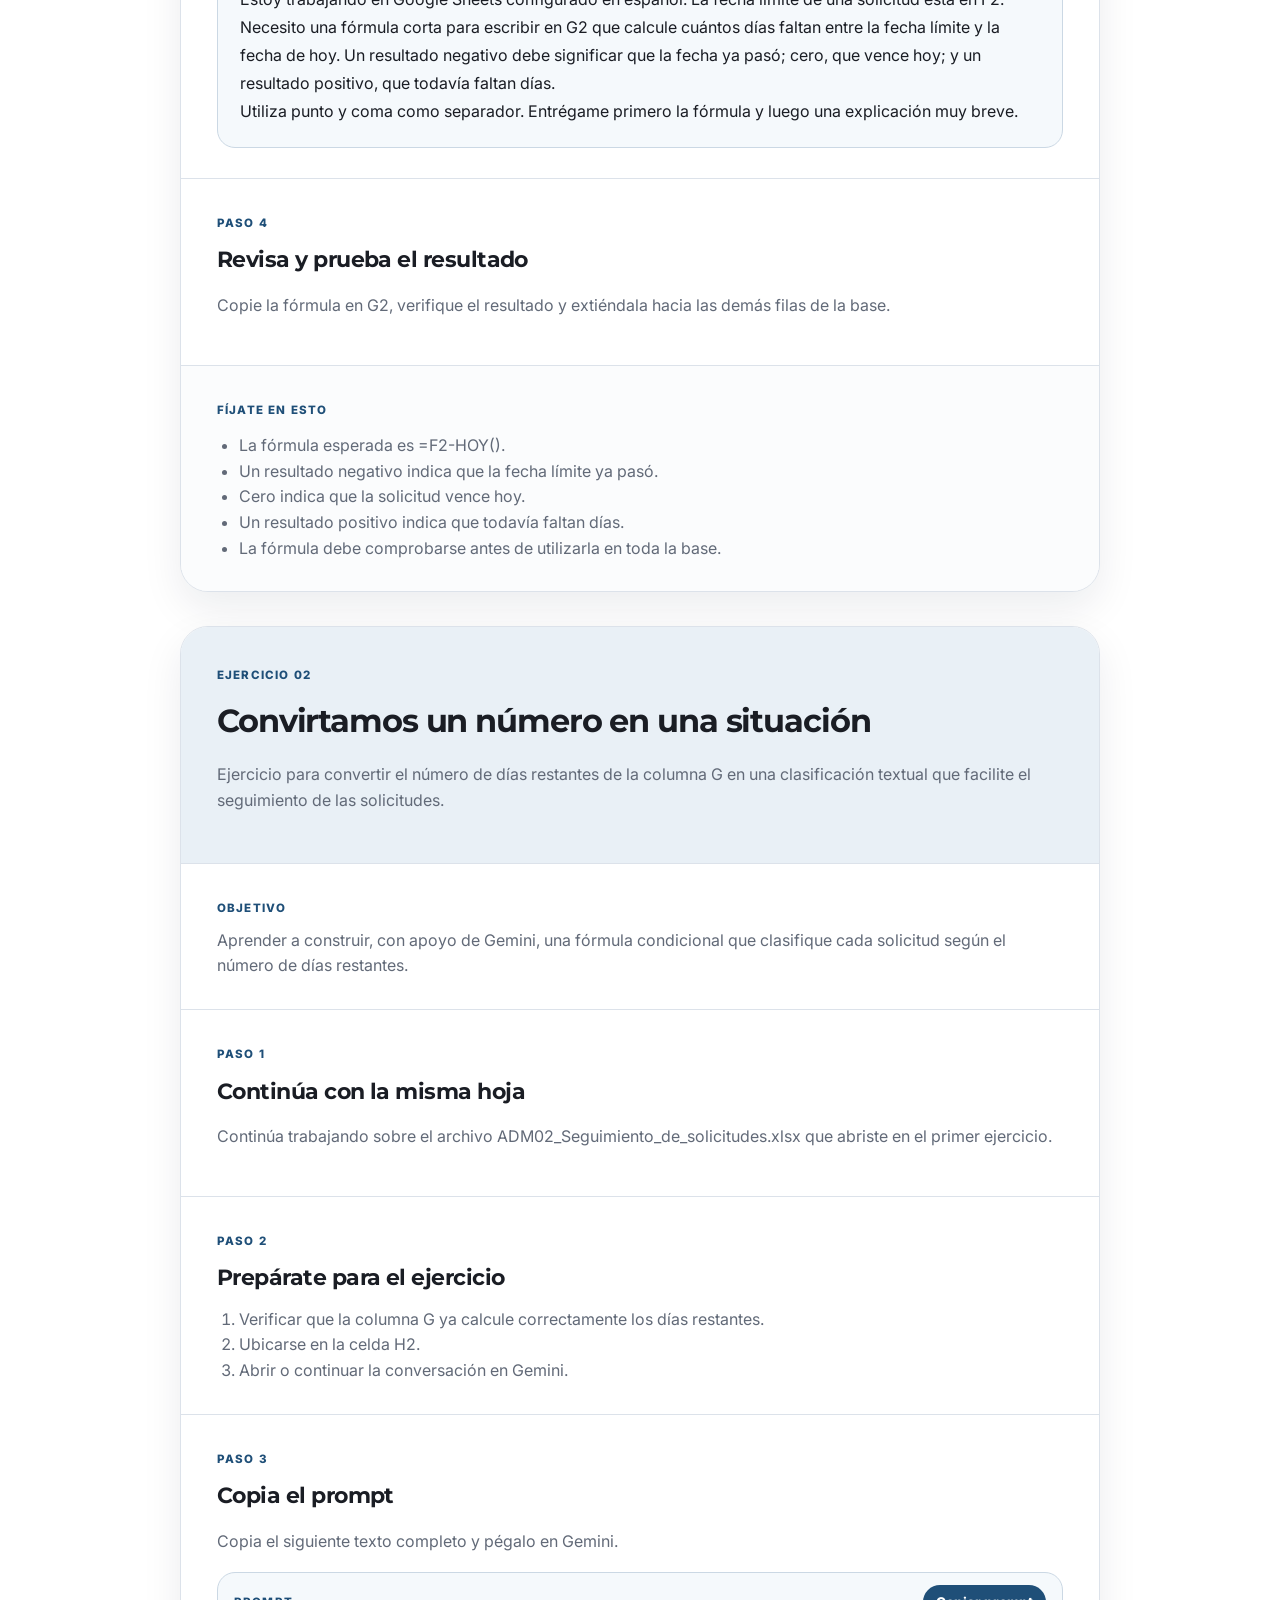
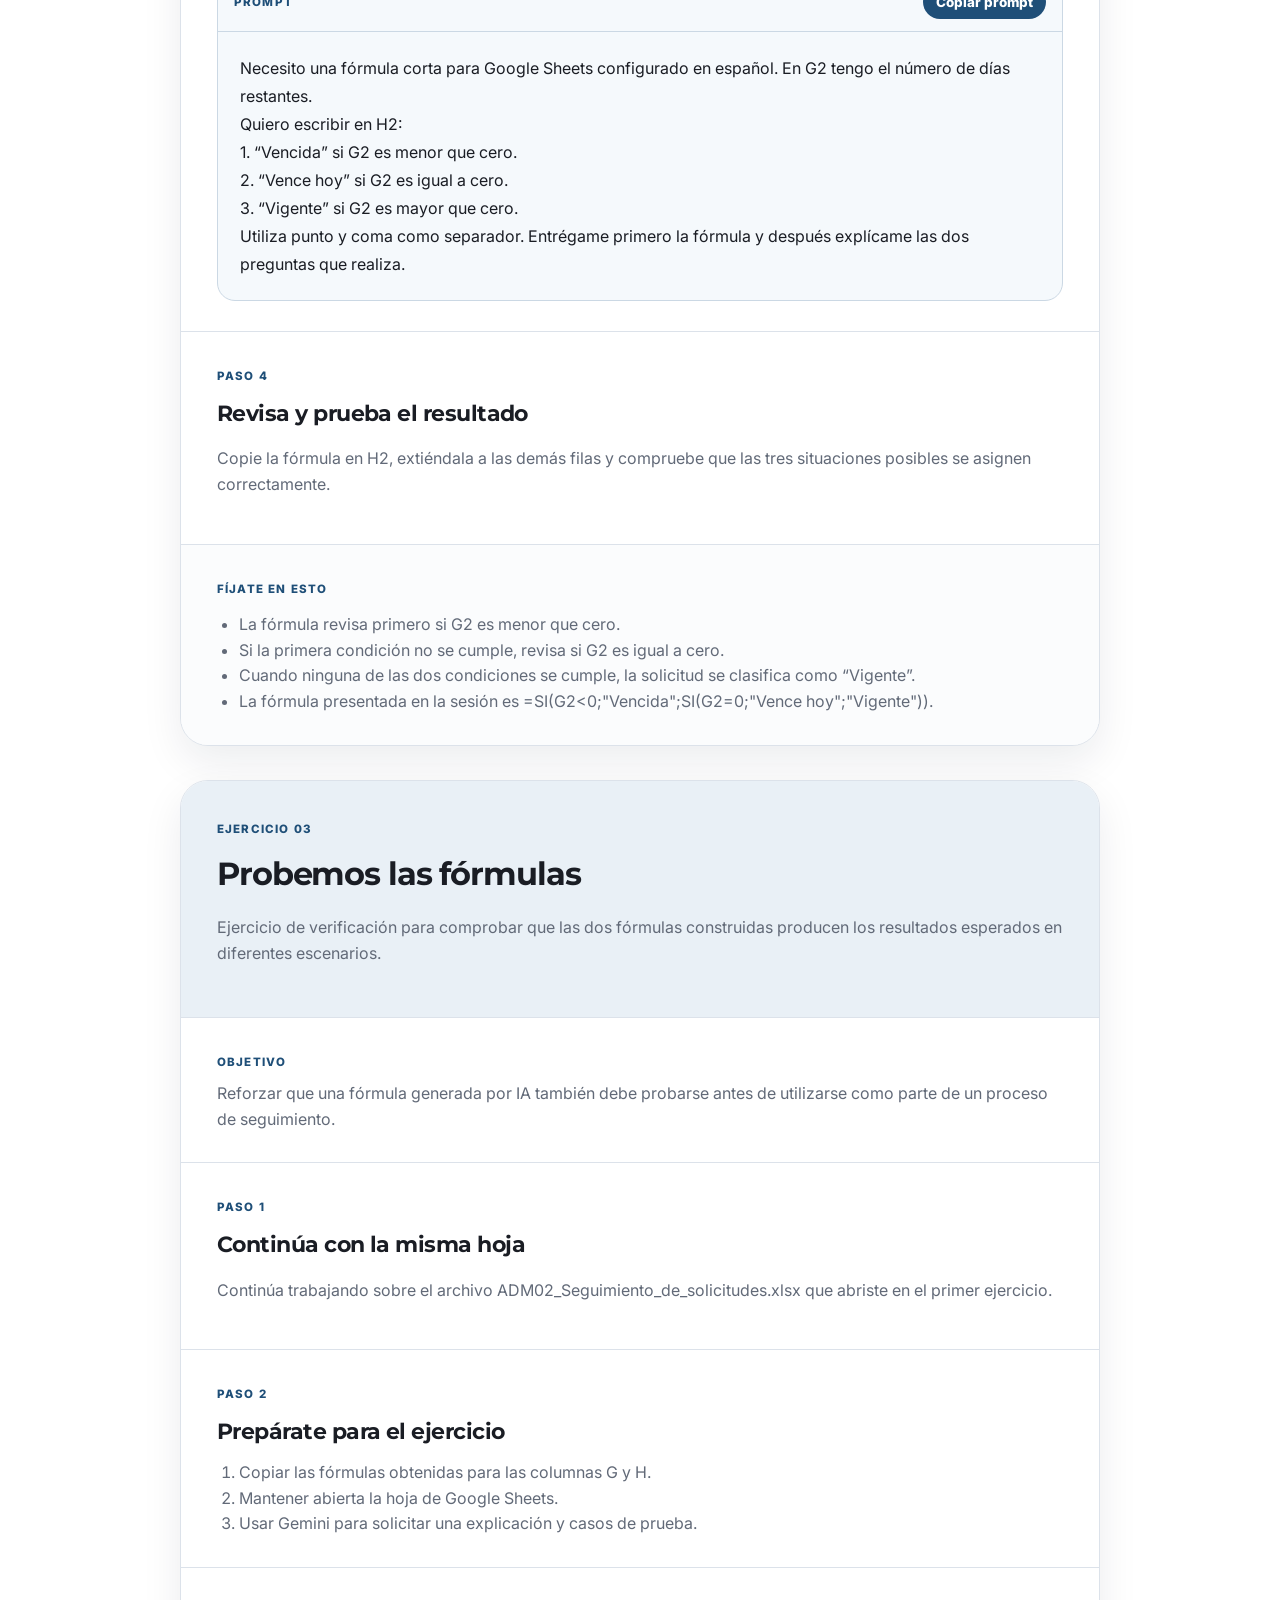
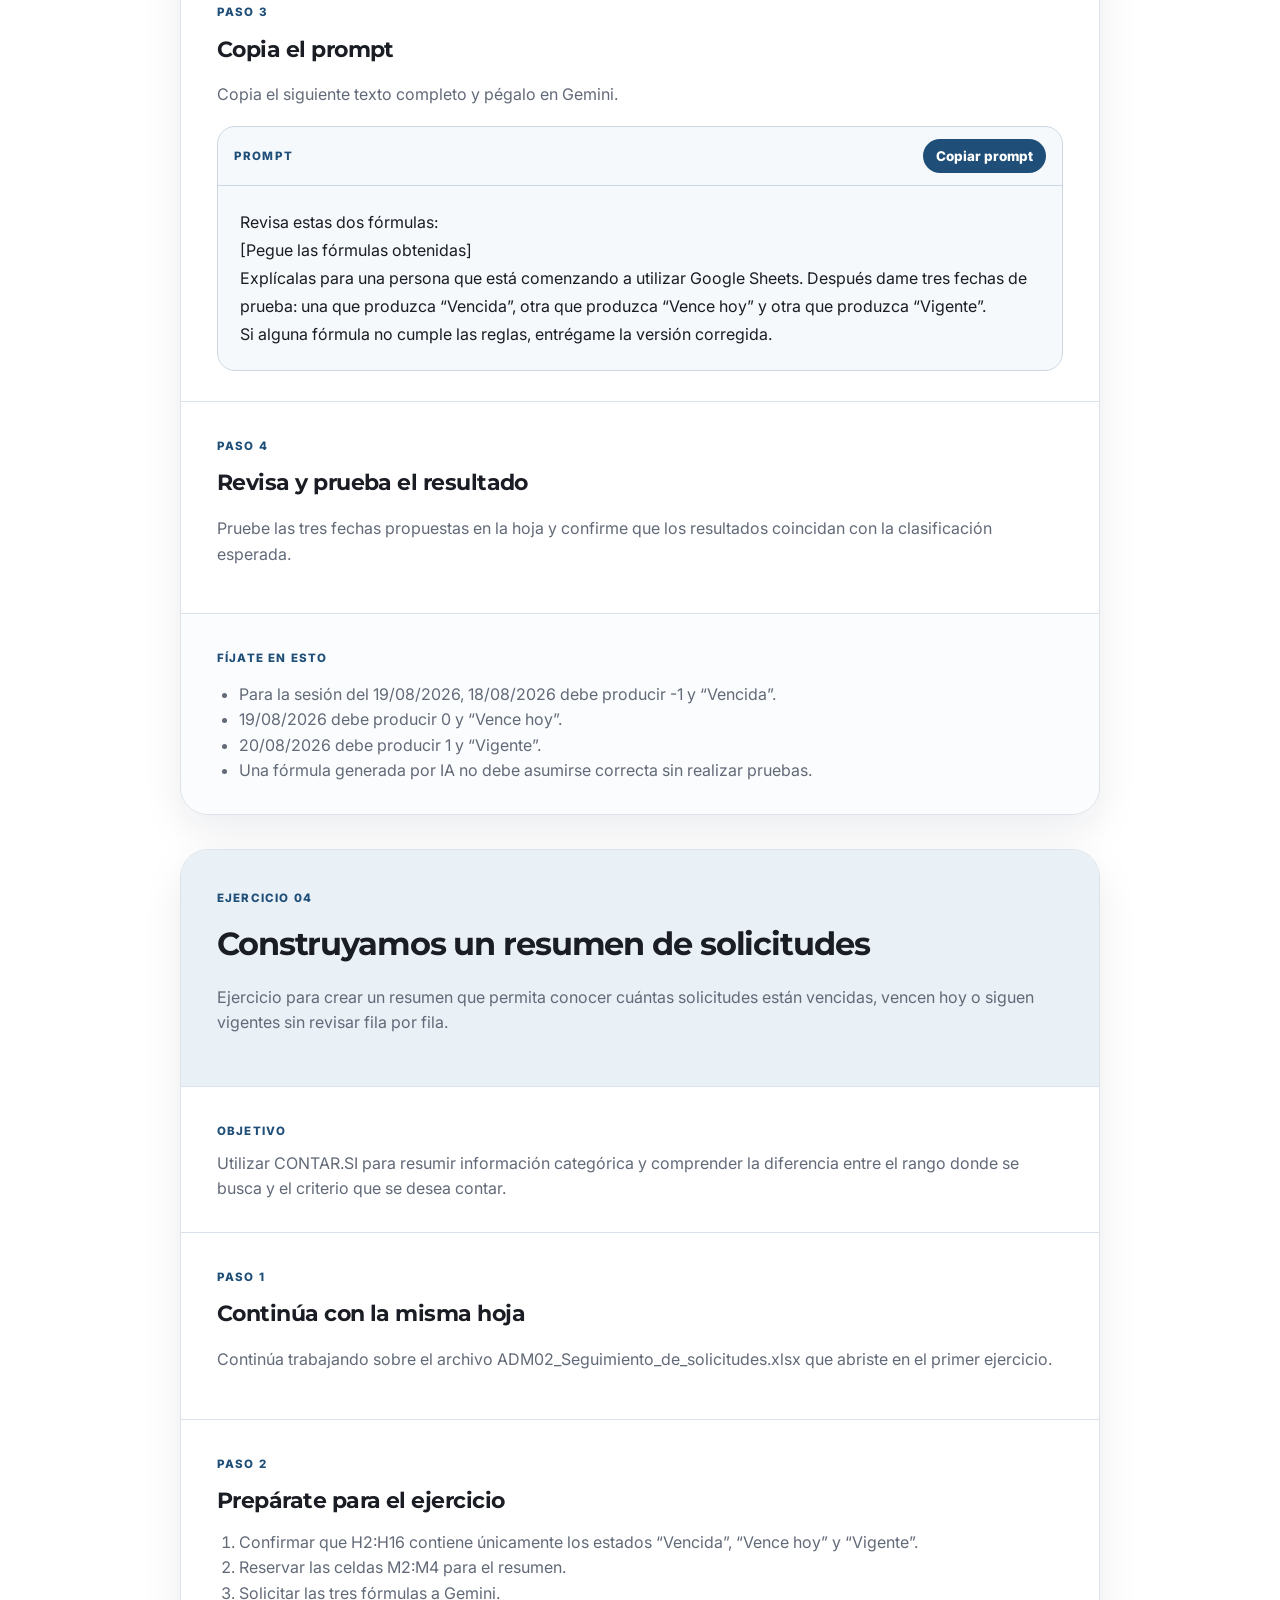
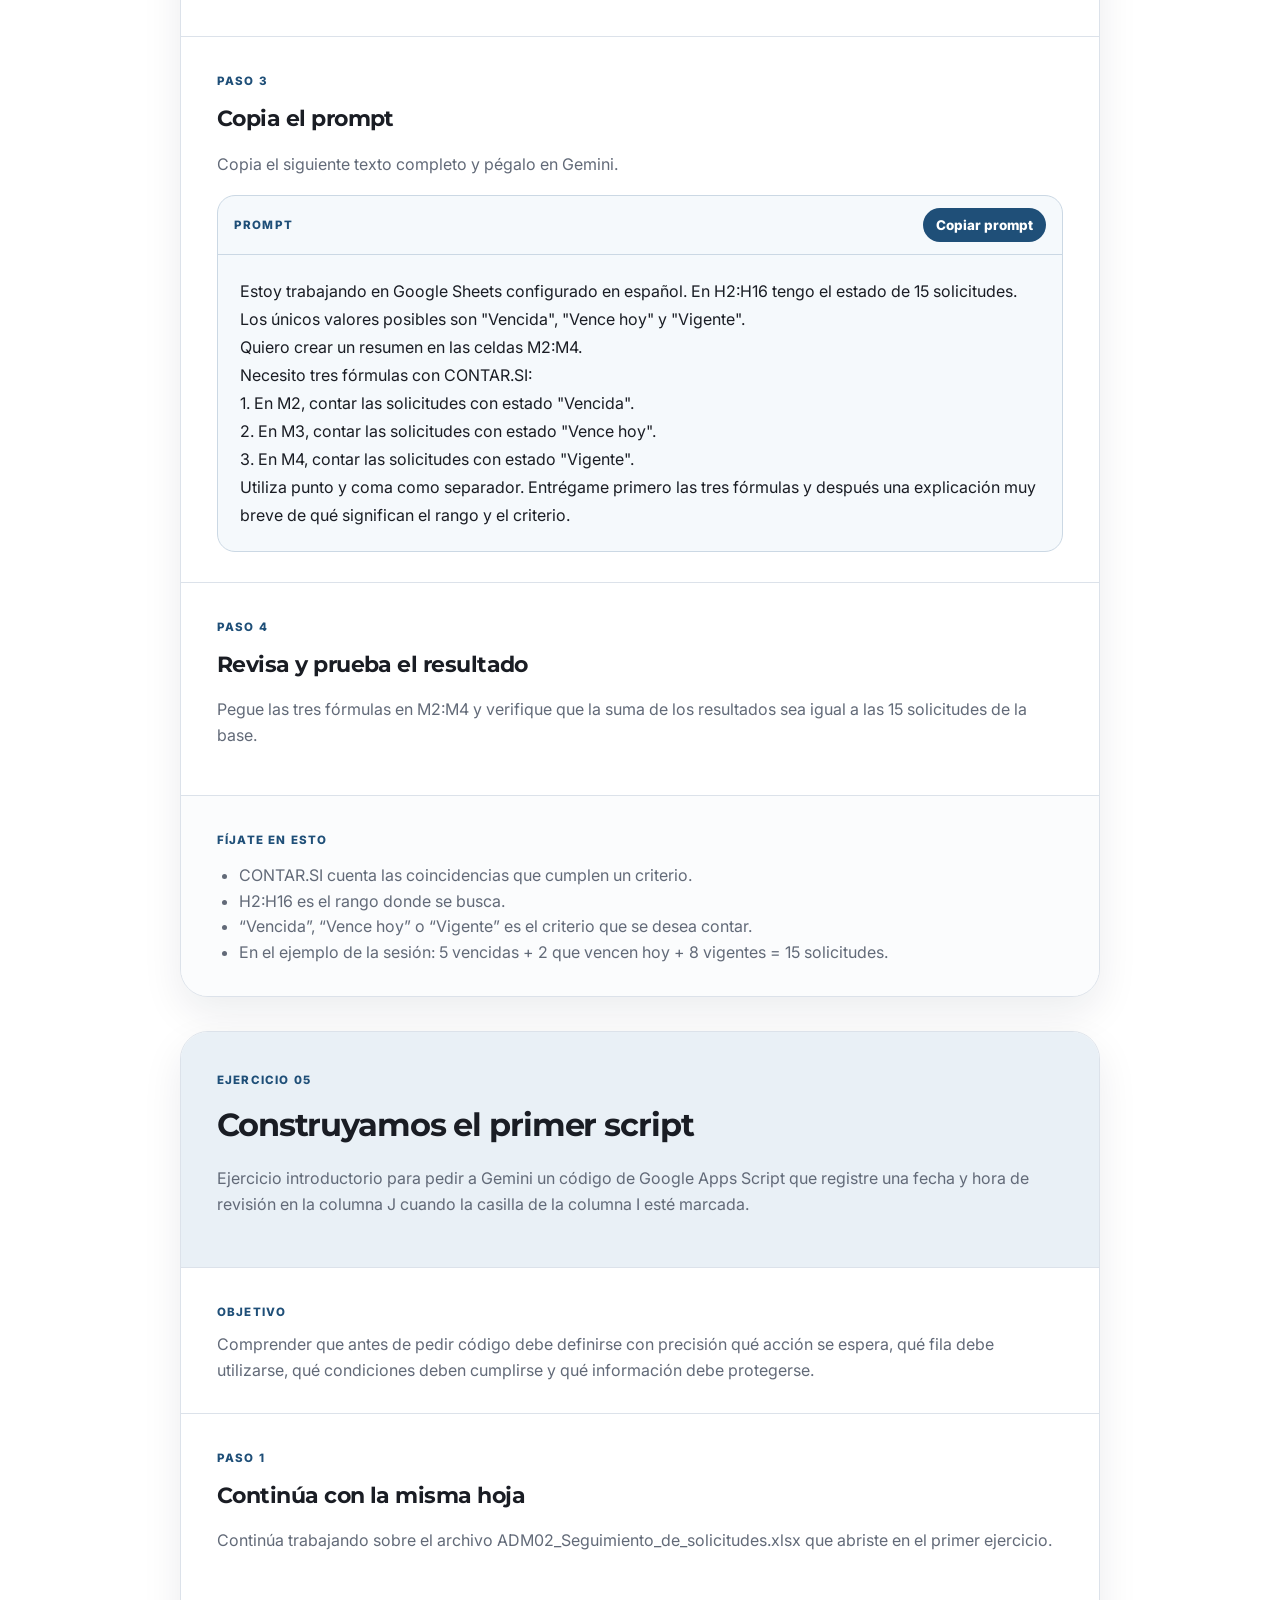
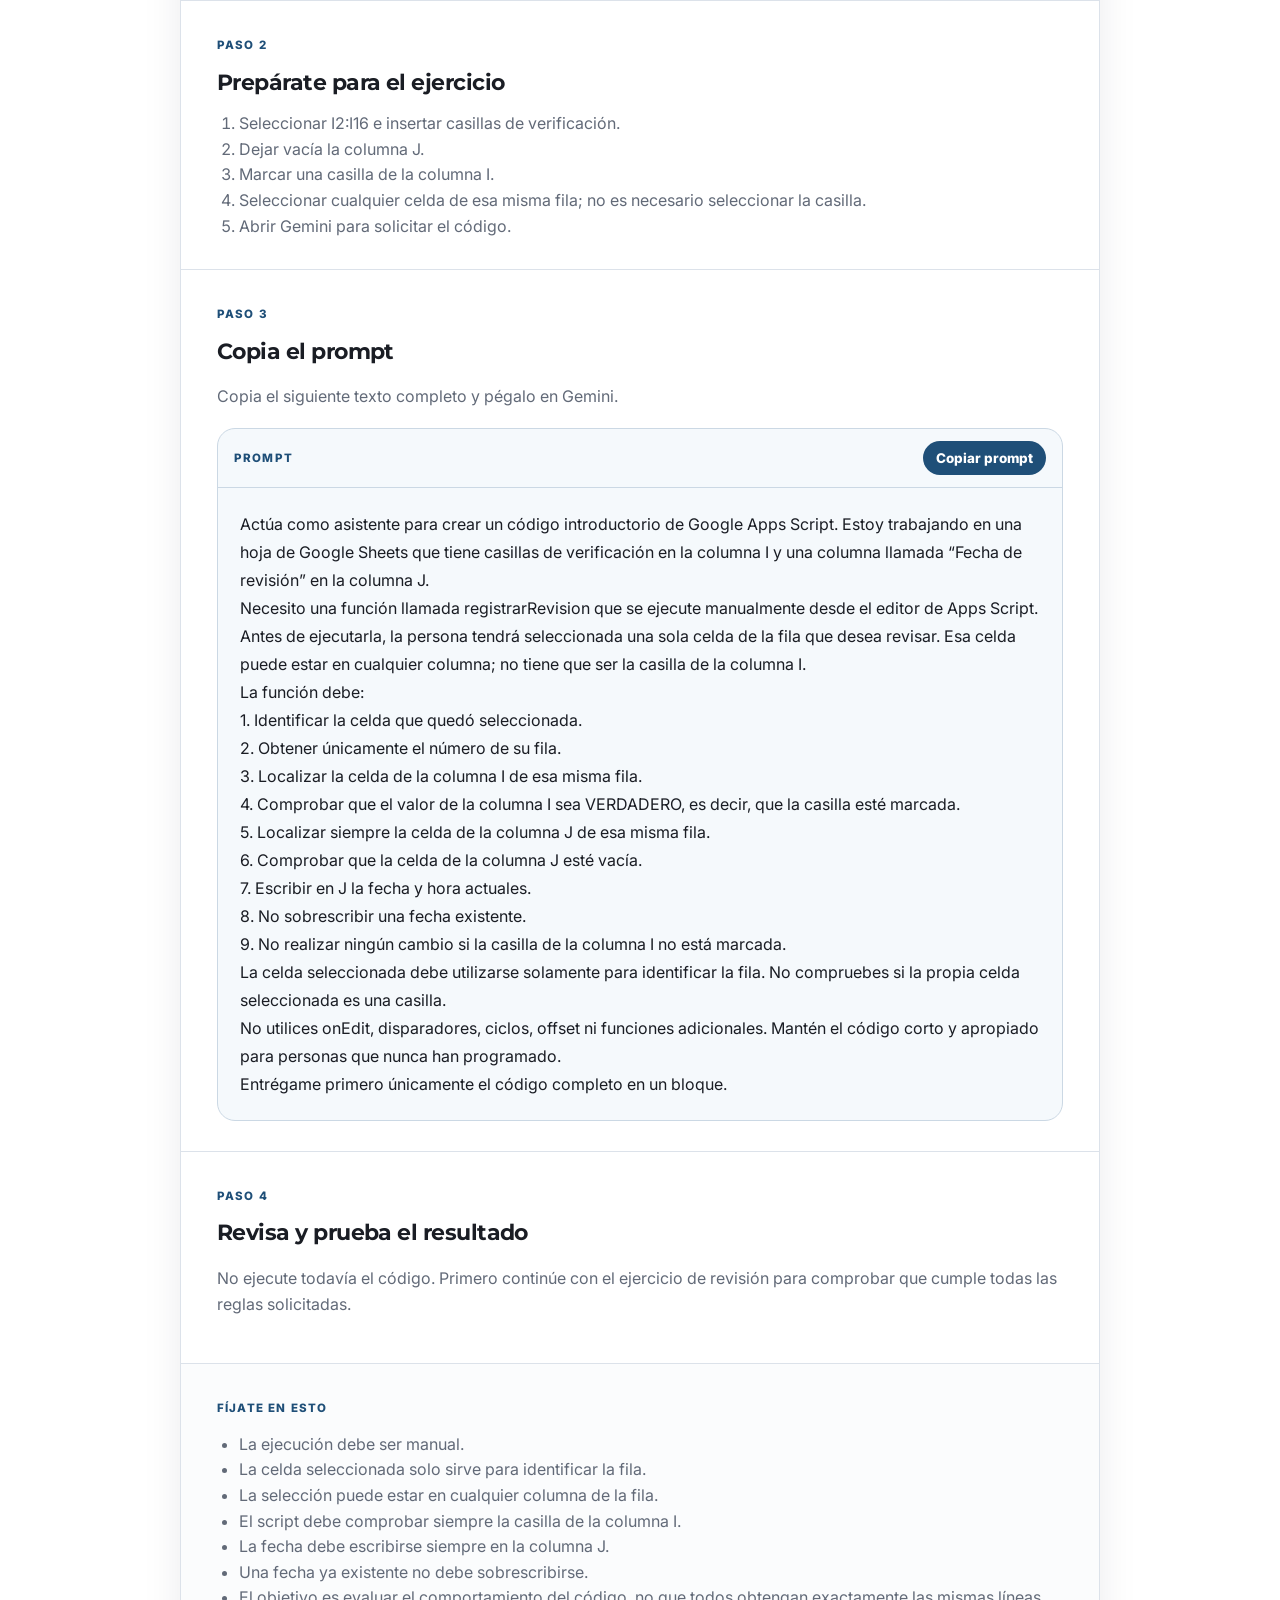
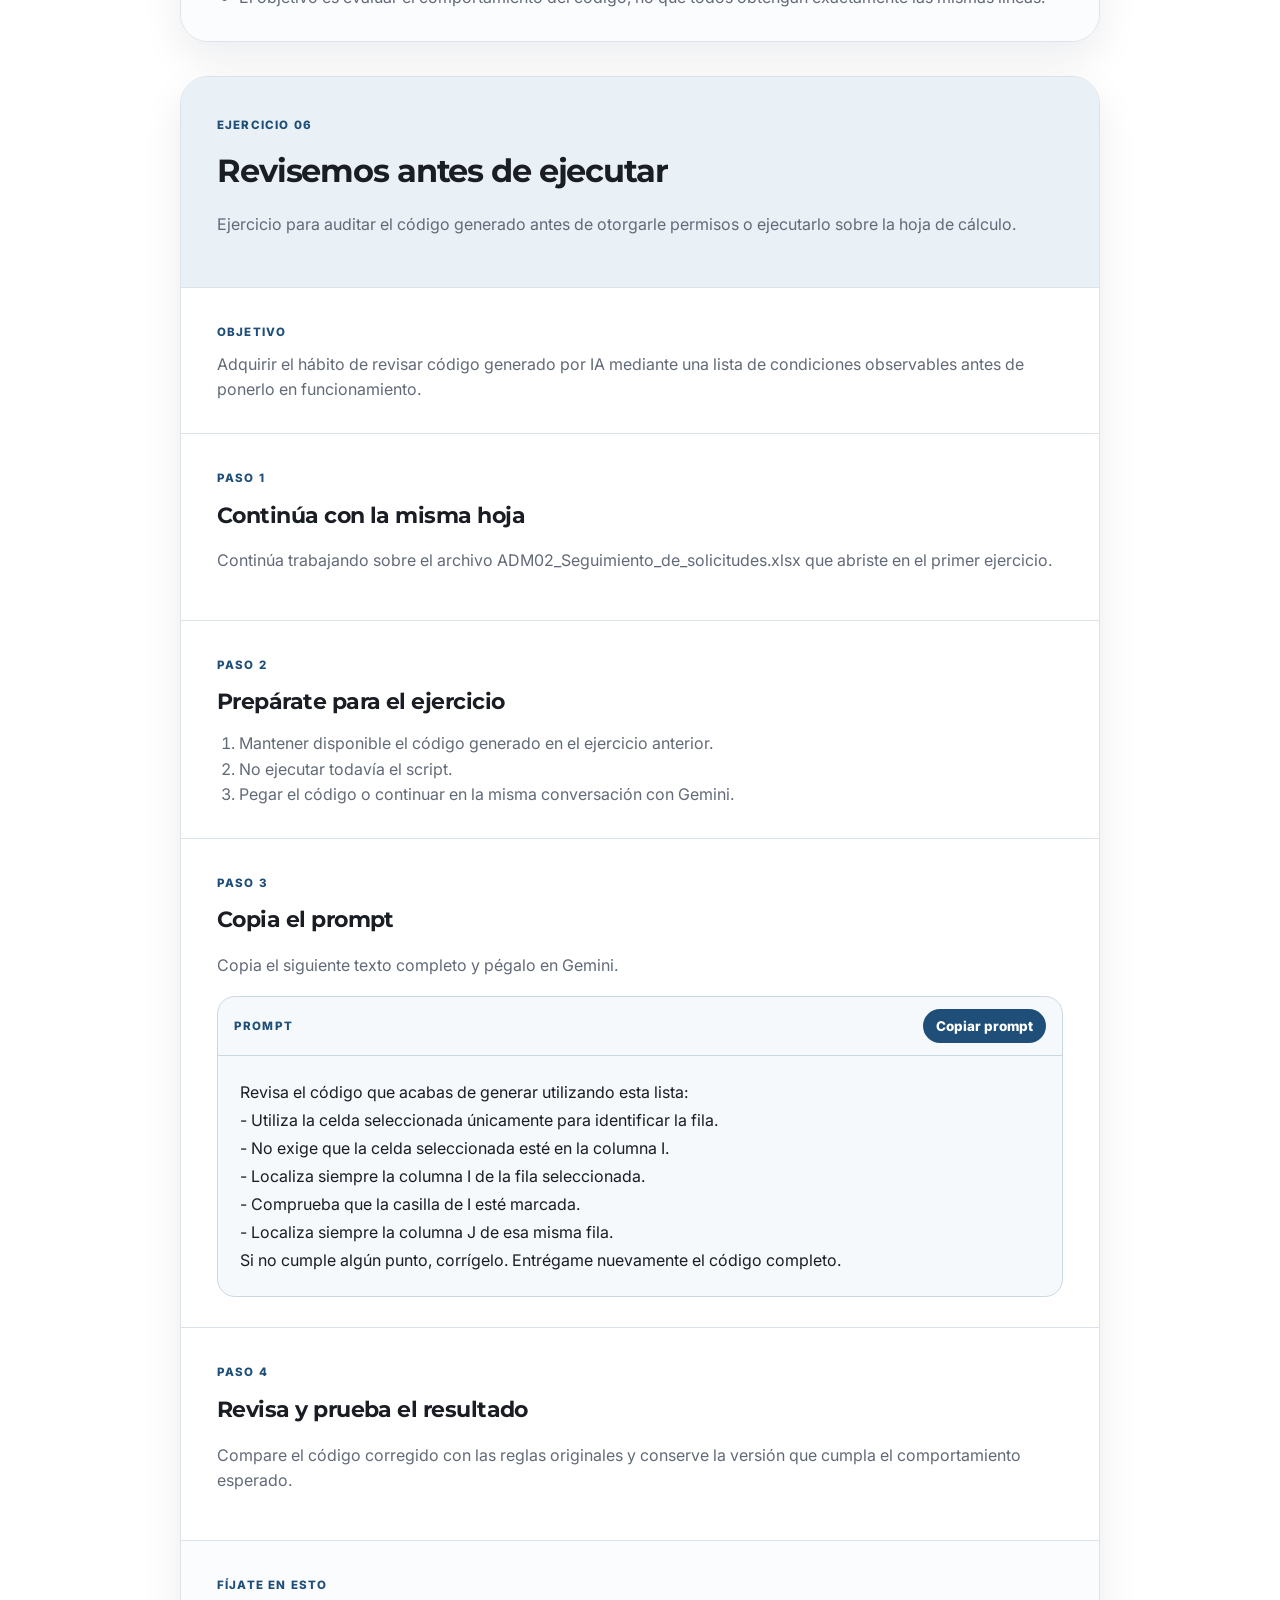
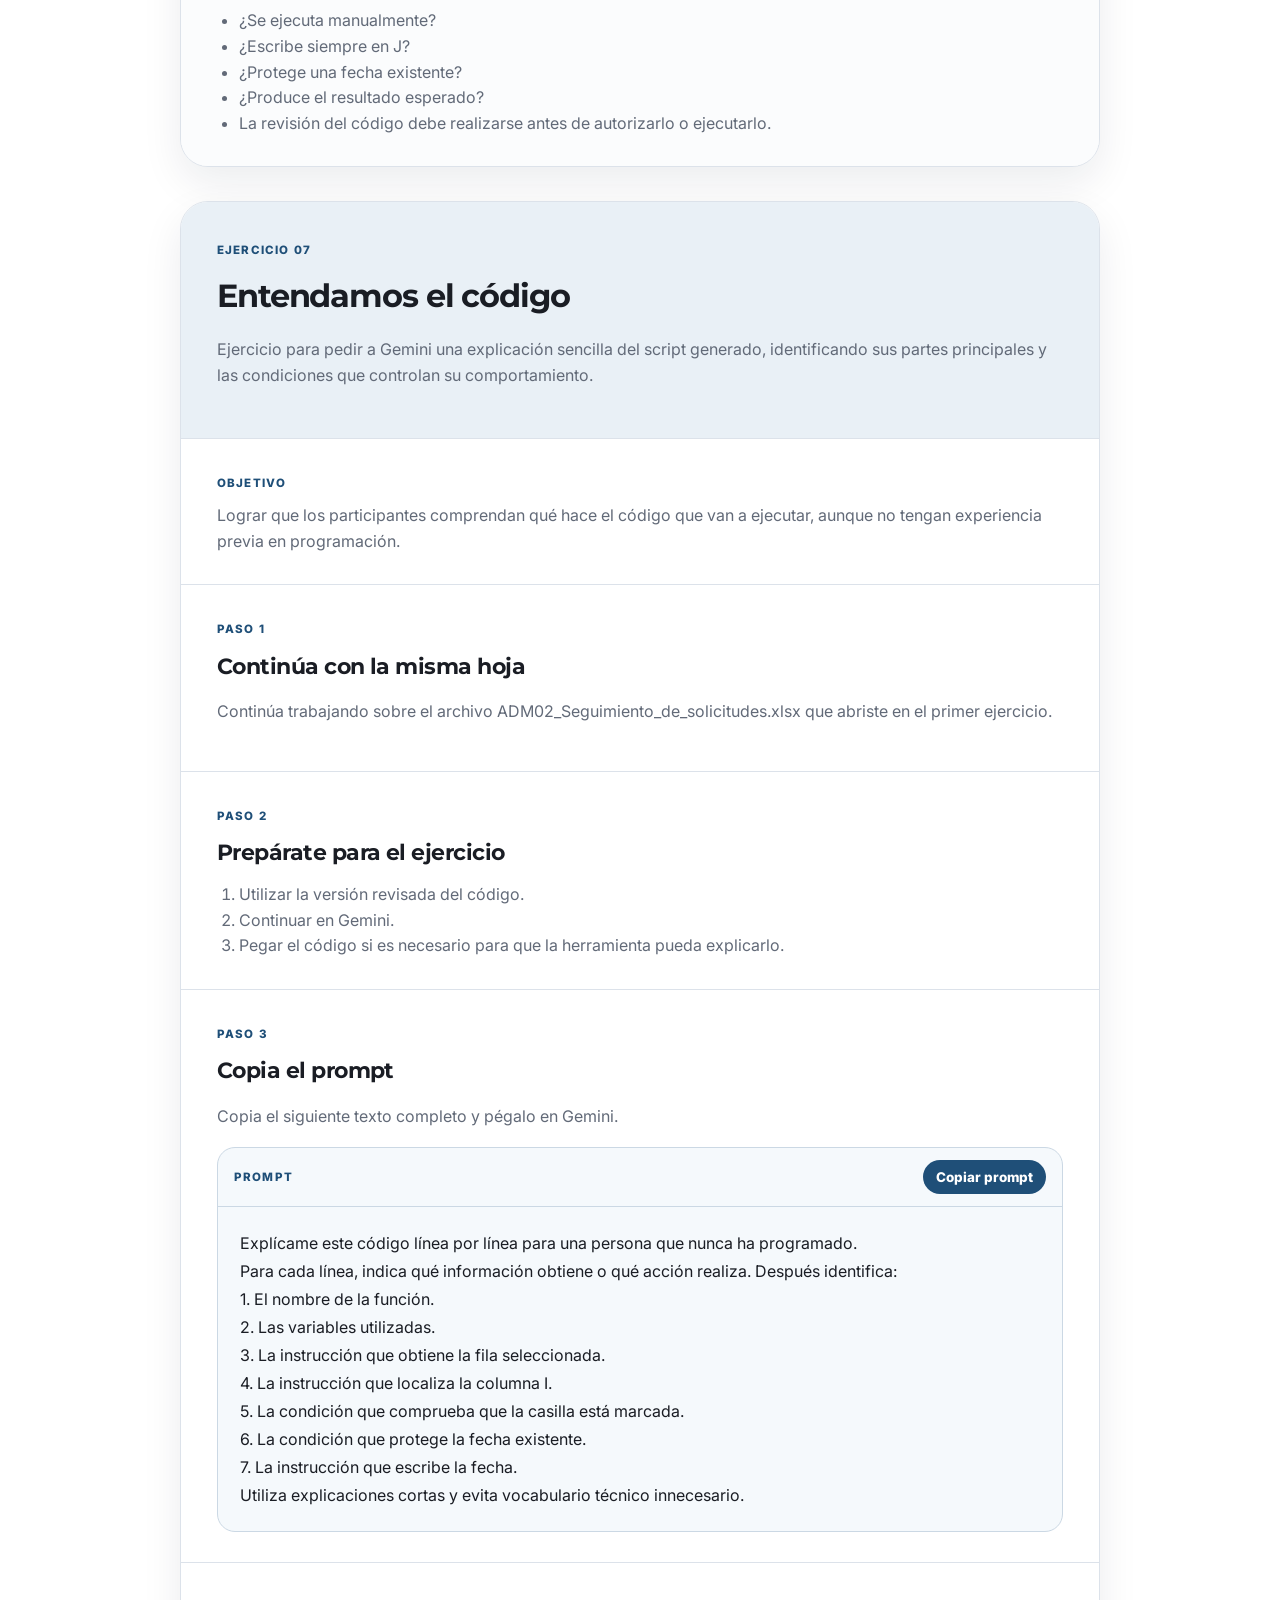
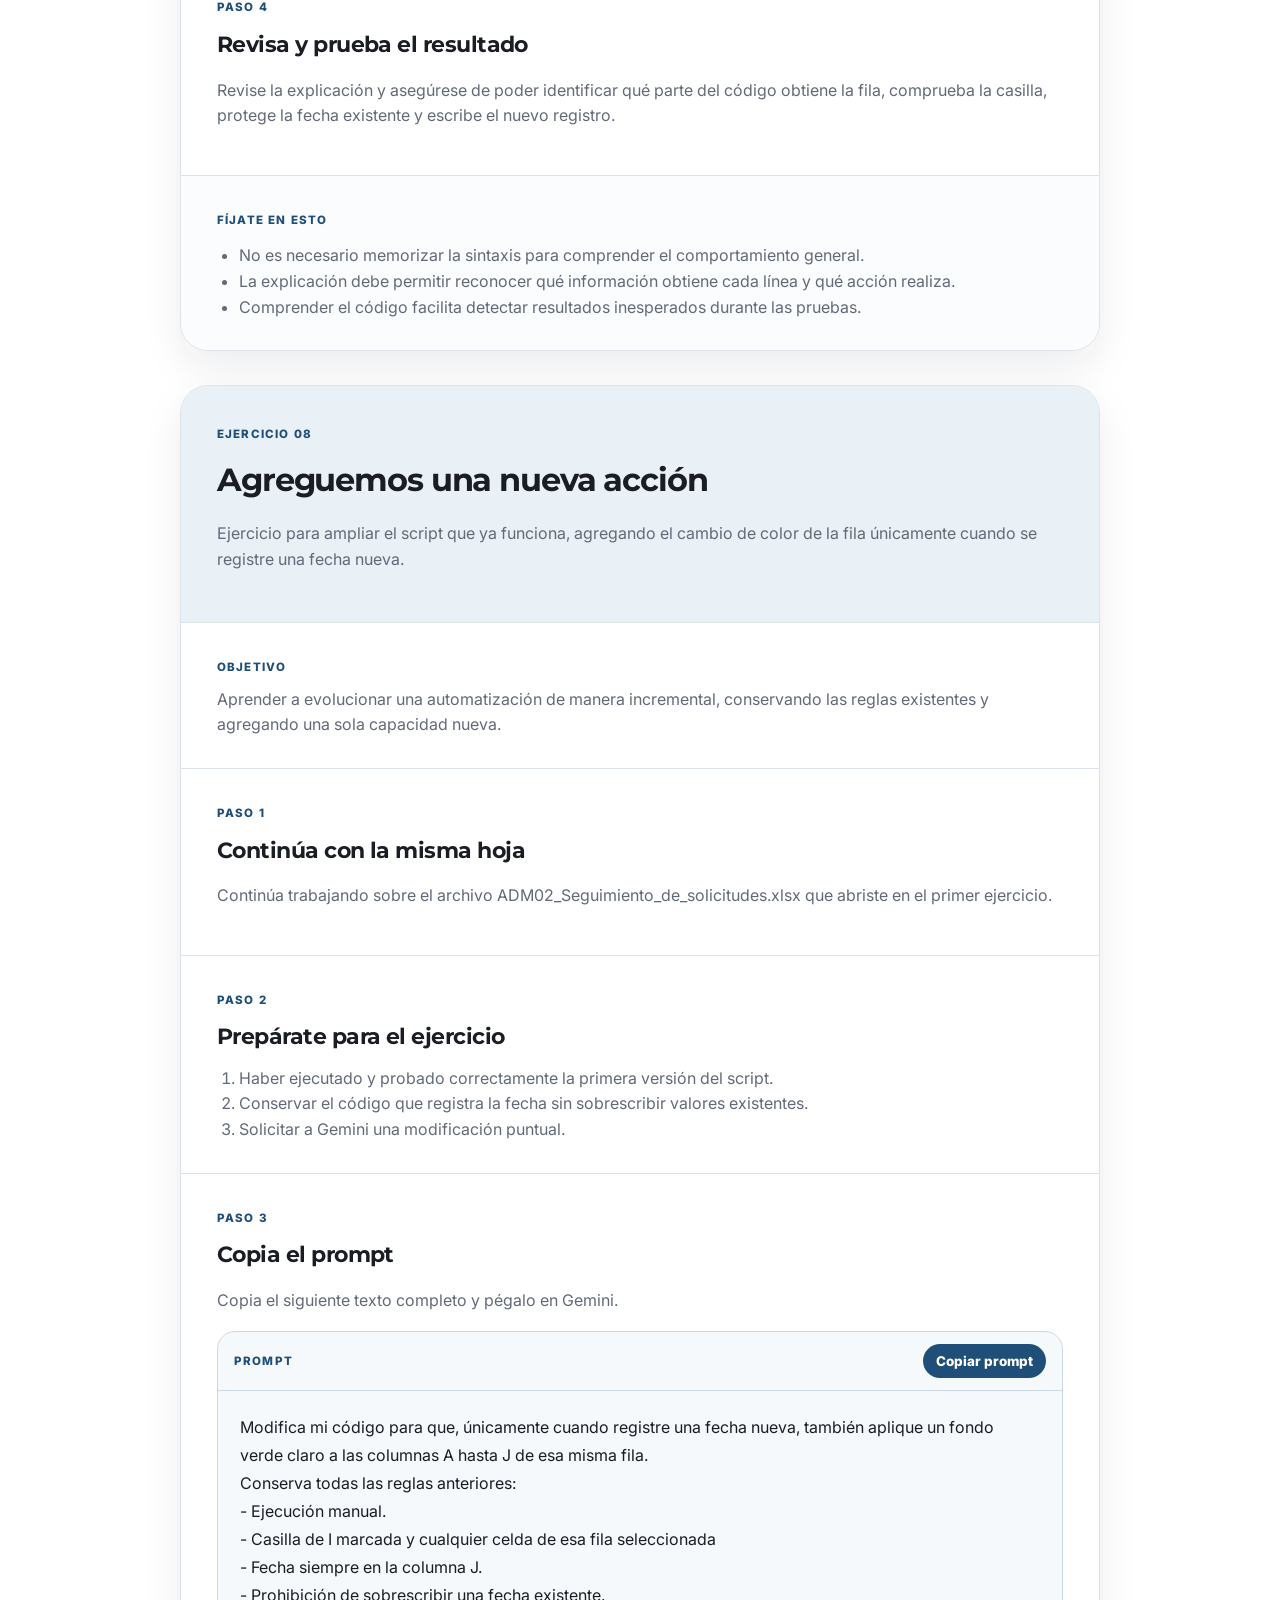
==== commit fdac3c9d: "Add files via upload" ====
--- a/administrativos-2.html
+++ b/administrativos-2.html
@@ -1,230 +1,63 @@
-<!DOCTYPE html>
-<html lang="es">
-<head>
-  <meta charset="UTF-8">
-  <meta name="viewport" content="width=device-width, initial-scale=1.0">
-  <meta name="description" content="Sesión Específica Administrativos 2 - La FOUN al dIA con la IA">
-  <title>Sesión Específica Administrativos 2 | La FOUN al dIA con la IA</title>
-  <link rel="preconnect" href="https://fonts.googleapis.com">
-  <link rel="preconnect" href="https://fonts.gstatic.com" crossorigin>
-  <link href="https://fonts.googleapis.com/css2?family=Inter:wght@400;500;600;700&family=Montserrat:wght@600;700;800&display=swap" rel="stylesheet">
-  <link rel="stylesheet" href="styles.css">
-</head>
-<body>
-
-<header class="site-header">
-  <div class="container header-inner">
-    <a class="brand" href="index.html"><span class="brand-main">La FOUN al dIA con la IA</span></a>
-    <button class="menu-toggle" type="button" aria-expanded="false" aria-controls="main-nav">
-      <span class="sr-only">Abrir menú</span><span></span><span></span><span></span>
-    </button>
-    <nav id="main-nav" class="main-nav" aria-label="Navegación principal">
-      <a href="index.html" >Inicio</a>
-      <a href="docentes.html" >Docentes</a>
-      <a href="administrativos.html" >Administrativos</a>
-      <a href="estudiantes.html" >Estudiantes</a>
-    </nav>
-    <div class="institution">Facultad de Odontología · UNAL</div>
-  </div>
-</header>
-
-<main class="session-page" data-session-page="administrativos-2">
-  <div id="locked-session-message" class="locked-page-message" hidden>
-    <div class="locked-page-card">
-      <span class="locked-icon">🔒</span>
-      <span class="eyebrow">Sesión aún no disponible</span>
-      <h1 id="locked-session-title">Sesión Específica Administrativos 2</h1>
-      <p id="locked-session-date">Esta sesión se habilitará próximamente.</p>
-      <a href="index.html" class="button button-primary">Volver al inicio</a>
-    </div>
-  </div>
-
-  <div id="session-content">
-    <section class="session-hero">
-      <div class="container">
-        <nav class="breadcrumbs"><a href="index.html">Inicio</a><span>›</span><span>Sesión específica · Administrativos 02</span></nav>
-        <span class="eyebrow">Sesión específica · Administrativos 02</span>
-        <h1>Sesión Específica Administrativos 2</h1>
-        <p>Segunda sesión específica de la ruta para administrativos.</p>
-        <div class="session-hero-meta"><span>Administrativos</span><span>Duración: Por definir</span></div>
-        <a class="button button-primary" href="assets/presentations/administrativos-2.pdf" download>↓ Descargar presentación</a>
-      </div>
-    </section>
-
-    <section class="session-outline">
-      <div class="container">
-        <div class="section-heading compact"><span class="eyebrow">En esta sesión</span><h2>Tu recorrido</h2></div>
-        <div class="outline-list">
-          <div class="outline-item"><span>01</span><div><strong>Introducción</strong><p>[Descripción breve del primer momento.]</p></div></div>
-          <div class="outline-item"><span>02</span><div><strong>Demostración</strong><p>[Descripción breve de la demostración.]</p></div></div>
-          <div class="outline-item"><span>03</span><div><strong>Ejercicio práctico</strong><p>[Descripción breve de la actividad.]</p></div></div>
-          <div class="outline-item"><span>04</span><div><strong>Cierre</strong><p>Registro de asistencia y continuidad de la ruta.</p></div></div>
-        </div>
-      </div>
-    </section>
-
-    <section class="exercise-section">
-      <div class="container exercise-stack">
-        
-<article class="exercise-card">
-  <header class="exercise-header">
-    <span class="exercise-label">EJERCICIO 01</span>
-    <h2>[Nombre del ejercicio 1]</h2>
-    <p>[Una frase breve sobre lo que se realizará en este ejercicio.]</p>
-  </header>
-
-  <div class="exercise-objective">
-    <span class="step-kicker">Objetivo</span>
-    <p>[Qué debería lograr el participante al finalizar el ejercicio.]</p>
-  </div>
-
-  <div class="exercise-step">
-    <span class="step-number">Paso 1</span>
-    <h3>Descarga el material</h3>
-    <p>Descarga el archivo requerido. Si este ejercicio no necesita un archivo, este bloque puede eliminarse.</p>
-    <div class="download-list">
-      <div class="download-card">
-        <div><span class="file-type">ARCHIVO</span><strong>[Nombre del archivo de práctica]</strong><small>PDF / DOCX / XLSX / JPG</small></div>
-        <a class="download-button" href="assets/files/administrativos-2-ejercicio-1.pdf" download>↓ Descargar archivo</a>
-      </div>
-    </div>
-  </div>
-
-  <div class="exercise-step">
-    <span class="step-number">Paso 2</span>
-    <h3>Prepara la herramienta</h3>
-    <ol><li>Abre la herramienta de IA indicada durante la sesión.</li><li>Inicia una conversación nueva.</li><li>Adjunta el archivo descargado, si corresponde.</li></ol>
-  </div>
-
-  <div class="exercise-step">
-    <span class="step-number">Paso 3</span>
-    <h3>Copia el prompt</h3>
-    <p>Copia el texto completo y pégalo en la herramienta.</p>
-    <div class="prompt-block">
-      <div class="prompt-topbar"><span>PROMPT</span><button class="copy-prompt" type="button" data-copy-target="administrativos-2-p1">Copiar prompt</button></div>
-      <div id="administrativos-2-p1" class="prompt-text">Actúa como [rol o contexto].
-
-Necesito que [instrucción principal].
-
-Entrega:
-1. [Resultado esperado 1]
-2. [Resultado esperado 2]
-3. [Resultado esperado 3]
-
-No inventes información que no esté disponible en los insumos.</div>
-    </div>
-  </div>
-
-  <div class="exercise-step">
-    <span class="step-number">Paso 4</span>
-    <h3>Ejecuta el ejercicio</h3>
-    <ol><li>Pega el prompt.</li><li>Ejecuta la consulta.</li><li>Revisa la respuesta generada.</li></ol>
-  </div>
-
-  <aside class="reflection-box">
-    <span class="step-kicker">Fíjate en esto</span>
-    <ul><li>¿La IA siguió todas las instrucciones?</li><li>¿Qué información requiere verificación?</li><li>¿Qué modificarías para obtener una respuesta más útil?</li></ul>
-  </aside>
-</article>
-
-        
-<article class="exercise-card">
-  <header class="exercise-header">
-    <span class="exercise-label">EJERCICIO 02</span>
-    <h2>[Nombre del ejercicio 2]</h2>
-    <p>[Ejercicio de varias etapas para consultas iterativas o comparación de documentos.]</p>
-  </header>
-
-  <div class="exercise-objective">
-    <span class="step-kicker">Objetivo</span>
-    <p>[Qué debería lograr el participante al finalizar el ejercicio.]</p>
-  </div>
-
-  <div class="exercise-step">
-    <span class="step-number">Paso 1</span>
-    <h3>Descarga los archivos</h3>
-    <div class="download-list">
-      <div class="download-card">
-        <div><span class="file-type">ARCHIVO 1</span><strong>[Nombre del primer archivo]</strong><small>PDF / DOCX / XLSX / JPG</small></div>
-        <a class="download-button" href="assets/files/administrativos-2-ejercicio-2-archivo-1.pdf" download>↓ Descargar archivo 1</a>
-      </div>
-      <div class="download-card">
-        <div><span class="file-type">ARCHIVO 2</span><strong>[Nombre del segundo archivo]</strong><small>PDF / DOCX / XLSX / JPG</small></div>
-        <a class="download-button" href="assets/files/administrativos-2-ejercicio-2-archivo-2.pdf" download>↓ Descargar archivo 2</a>
-      </div>
-    </div>
-  </div>
-
-  <div class="exercise-step">
-    <span class="step-number">Paso 2</span>
-    <h3>Realiza la primera consulta</h3>
-    <div class="prompt-block">
-      <div class="prompt-topbar"><span>PROMPT 1</span><button class="copy-prompt" type="button" data-copy-target="administrativos-2-p2-a">Copiar prompt</button></div>
-      <div id="administrativos-2-p2-a" class="prompt-text">[Primer prompt completo del ejercicio.]
-
-Incluye aquí todas las instrucciones que el participante debe copiar.</div>
-    </div>
-  </div>
-
-  <div class="exercise-step">
-    <span class="step-number">Paso 3</span>
-    <h3>Revisa el resultado</h3>
-    <p>[Indicación breve sobre qué debe observar el participante antes de continuar.]</p>
-  </div>
-
-  <div class="exercise-step">
-    <span class="step-number">Paso 4</span>
-    <h3>Profundiza la consulta</h3>
-    <div class="prompt-block">
-      <div class="prompt-topbar"><span>PROMPT 2</span><button class="copy-prompt" type="button" data-copy-target="administrativos-2-p2-b">Copiar prompt</button></div>
-      <div id="administrativos-2-p2-b" class="prompt-text">[Segundo prompt completo del ejercicio.]
-
-Este bloque permite continuar la conversación de forma guiada.</div>
-    </div>
-  </div>
-
-  <aside class="reflection-box">
-    <span class="step-kicker">Fíjate en esto</span>
-    <ul><li>¿Qué cambió entre la primera y la segunda respuesta?</li><li>¿Qué información debería verificarse?</li><li>¿La segunda instrucción mejoró el resultado?</li></ul>
-  </aside>
-</article>
-
-      </div>
-    </section>
-
-    <section class="session-close">
-      <div class="container">
-        <div class="close-card">
-          <span class="eyebrow">Cierre de la sesión</span>
-          <h2>Antes de terminar</h2>
-          <p>[Síntesis breve de los aprendizajes o actividades realizadas durante la sesión.]</p>
-
-          <div class="attendance-box">
-            <div><strong>Registra tu asistencia</strong><p>Diligencia el formulario correspondiente a esta sesión.</p></div>
-            <a class="button button-primary" href="#" target="_blank" rel="noopener">Registrar asistencia →</a>
-          </div>
-
-          <div class="continue-options" id="continue-options"></div>
-        </div>
-      </div>
-    </section>
-  </div>
-</main>
-
-<footer class="site-footer">
-  <div class="container footer-inner">
-    <div>
-      <strong>La FOUN al dIA con la IA</strong>
-      <p>Ruta de formación en Inteligencia Artificial</p>
-    </div>
-    <div class="footer-meta">
-      <p>Facultad de Odontología</p>
-      <p>Universidad Nacional de Colombia</p>
-      <p>2026</p>
-    </div>
-  </div>
-</footer>
-
-<script src="site-config.js"></script>
-<script src="main.js"></script>
-</body></html>
+<!DOCTYPE html><html lang="es"><head><meta charset="UTF-8"><meta name="viewport" content="width=device-width, initial-scale=1.0"><meta name="description" content="Google Sheets, fórmulas y primeros pasos en Apps Script - La FOUN al dIA con la IA"><title>Google Sheets, fórmulas y primeros pasos en Apps Script | La FOUN al dIA con la IA</title><link rel="preconnect" href="https://fonts.googleapis.com"><link rel="preconnect" href="https://fonts.gstatic.com" crossorigin><link href="https://fonts.googleapis.com/css2?family=Inter:wght@400;500;600;700&family=Montserrat:wght@600;700;800&display=swap" rel="stylesheet"><link rel="stylesheet" href="styles.css"></head><body>
+<header class="site-header"><div class="container header-inner"><a class="brand" href="index.html"><span class="brand-main">La FOUN al dIA con la IA</span></a><button class="menu-toggle" type="button" aria-expanded="false" aria-controls="main-nav"><span class="sr-only">Abrir menú</span><span></span><span></span><span></span></button><nav id="main-nav" class="main-nav" aria-label="Navegación principal"><a href="index.html">Inicio</a><a href="docentes.html">Docentes</a><a href="administrativos.html">Administrativos</a><a href="estudiantes.html">Estudiantes</a></nav><div class="institution">Facultad de Odontología · UNAL</div></div></header>
+<main class="session-page" data-session-page="administrativos-2"><div id="locked-session-message" class="locked-page-message" hidden><div class="locked-page-card"><span class="locked-icon">🔒</span><span class="eyebrow">Sesión aún no disponible</span><h1 id="locked-session-title">Google Sheets, fórmulas y primeros pasos en Apps Script</h1><p id="locked-session-date">Esta sesión se habilitará próximamente.</p><a href="index.html" class="button button-primary">Volver al inicio</a></div></div><div id="session-content">
+<section class="session-hero"><div class="container"><nav class="breadcrumbs"><a href="index.html">Inicio</a><span>›</span><span>Sesión específica · Administrativos 02</span></nav><span class="eyebrow">Sesión específica · Administrativos 02</span><h1>Google Sheets, fórmulas y primeros pasos en Apps Script</h1><p>Sesión práctica orientada a convertir una base de información en un seguimiento más claro mediante Google Sheets, Gemini y Google Apps Script. Los participantes trabajarán con una base ficticia de solicitudes, aprenderán a pedir a la IA fórmulas sencillas para calcular y clasificar fechas, construirán un resumen de solicitudes y darán sus primeros pasos en Apps Script para registrar fechas de revisión. Posteriormente ampliarán el código para incorporar nuevas acciones y procesar varias filas, manteniendo la verificación humana como parte del proceso.</p><div class="session-hero-meta"><span>Administrativos</span><span>Duración: 120 minutos</span></div><a class="button button-primary" href="assets/presentations/S_ESP_ADM_2.pdf" download>↓ Descargar presentación</a></div></section>
+<section class="session-outline"><div class="container"><div class="section-heading compact"><span class="eyebrow">En esta sesión</span><h2>Tu recorrido</h2></div><div class="outline-list"><div class="outline-item"><span>01</span><div><strong>Abrir y reconocer una base ficticia de seguimiento de solicitudes en Google Sheets.</strong></div></div><div class="outline-item"><span>02</span><div><strong>Calcular los días restantes entre una fecha límite y la fecha actual.</strong></div></div><div class="outline-item"><span>03</span><div><strong>Clasificar solicitudes como “Vencida”, “Vence hoy” o “Vigente” mediante fórmulas.</strong></div></div><div class="outline-item"><span>04</span><div><strong>Comprobar las fórmulas generadas por IA mediante casos de prueba.</strong></div></div><div class="outline-item"><span>05</span><div><strong>Construir un resumen del estado de las solicitudes con CONTAR.SI.</strong></div></div><div class="outline-item"><span>06</span><div><strong>Preparar casillas de verificación y una columna para registrar la fecha de revisión.</strong></div></div><div class="outline-item"><span>07</span><div><strong>Pedir a Gemini un primer código de Google Apps Script a partir de una instrucción en lenguaje cotidiano.</strong></div></div><div class="outline-item"><span>08</span><div><strong>Revisar, comprender, autorizar, ejecutar y probar el código antes de utilizarlo.</strong></div></div><div class="outline-item"><span>09</span><div><strong>Ampliar el script conservando las reglas que ya funcionan.</strong></div></div><div class="outline-item"><span>10</span><div><strong>Procesar varias filas sin sobrescribir registros existentes.</strong></div></div></div></div></section>
+<section class="exercise-section"><div class="container exercise-stack"><article class="exercise-card"><header class="exercise-header"><span class="exercise-label">EJERCICIO 01</span><h2>Calculemos los días restantes</h2><p>Ejercicio para solicitar a Gemini una fórmula sencilla de Google Sheets que calcule cuántos días faltan entre la fecha límite de una solicitud y la fecha actual.</p></header><div class="exercise-objective"><span class="step-kicker">Objetivo</span><p>Comprender cómo traducir una necesidad cotidiana de seguimiento en una fórmula de Google Sheets y cómo interpretar resultados negativos, cero y positivos.</p></div><div class="exercise-step"><span class="step-number">Paso 1</span><h3>Descarga el material</h3><div class="download-list"><div class="download-card"><div><span class="file-type">XLSX</span><strong>ADM02_Seguimiento_de_solicitudes.xlsx</strong><small>Archivo de trabajo para toda la sesión</small></div><a class="download-button" href="assets/files/ADM02_Seguimiento_de_solicitudes.xlsx" download>↓ Descargar archivo</a></div></div></div><div class="exercise-step"><span class="step-number">Paso 2</span><h3>Prepárate para el ejercicio</h3><ol><li>Abrir el archivo ADM02_Seguimiento_de_solicitudes.xlsx y subirlo a Google Sheets.</li><li>Confirmar que la base contiene 15 solicitudes.</li><li>No escribir todavía en las columnas G, H, I o J.</li><li>Abrir Gemini para solicitar la fórmula.</li></ol></div><div class="exercise-step"><span class="step-number">Paso 3</span><h3>Copia el prompt</h3><p>Copia el siguiente texto completo y pégalo en Gemini.</p><div class="prompt-block"><div class="prompt-topbar"><span>PROMPT</span><button class="copy-prompt" type="button" data-copy-target="adm02-prompt-1">Copiar prompt</button></div><div id="adm02-prompt-1" class="prompt-text">Estoy trabajando en Google Sheets configurado en español. La fecha límite de una solicitud está en F2.
+Necesito una fórmula corta para escribir en G2 que calcule cuántos días faltan entre la fecha límite y la fecha de hoy. Un resultado negativo debe significar que la fecha ya pasó; cero, que vence hoy; y un resultado positivo, que todavía faltan días.
+Utiliza punto y coma como separador. Entrégame primero la fórmula y luego una explicación muy breve.</div></div></div><div class="exercise-step"><span class="step-number">Paso 4</span><h3>Revisa y prueba el resultado</h3><p>Copie la fórmula en G2, verifique el resultado y extiéndala hacia las demás filas de la base.</p></div><aside class="reflection-box"><span class="step-kicker">Fíjate en esto</span><ul><li>La fórmula esperada es =F2-HOY().</li><li>Un resultado negativo indica que la fecha límite ya pasó.</li><li>Cero indica que la solicitud vence hoy.</li><li>Un resultado positivo indica que todavía faltan días.</li><li>La fórmula debe comprobarse antes de utilizarla en toda la base.</li></ul></aside></article><article class="exercise-card"><header class="exercise-header"><span class="exercise-label">EJERCICIO 02</span><h2>Convirtamos un número en una situación</h2><p>Ejercicio para convertir el número de días restantes de la columna G en una clasificación textual que facilite el seguimiento de las solicitudes.</p></header><div class="exercise-objective"><span class="step-kicker">Objetivo</span><p>Aprender a construir, con apoyo de Gemini, una fórmula condicional que clasifique cada solicitud según el número de días restantes.</p></div><div class="exercise-step"><span class="step-number">Paso 1</span><h3>Continúa con la misma hoja</h3><p>Continúa trabajando sobre el archivo ADM02_Seguimiento_de_solicitudes.xlsx que abriste en el primer ejercicio.</p></div><div class="exercise-step"><span class="step-number">Paso 2</span><h3>Prepárate para el ejercicio</h3><ol><li>Verificar que la columna G ya calcule correctamente los días restantes.</li><li>Ubicarse en la celda H2.</li><li>Abrir o continuar la conversación en Gemini.</li></ol></div><div class="exercise-step"><span class="step-number">Paso 3</span><h3>Copia el prompt</h3><p>Copia el siguiente texto completo y pégalo en Gemini.</p><div class="prompt-block"><div class="prompt-topbar"><span>PROMPT</span><button class="copy-prompt" type="button" data-copy-target="adm02-prompt-2">Copiar prompt</button></div><div id="adm02-prompt-2" class="prompt-text">Necesito una fórmula corta para Google Sheets configurado en español. En G2 tengo el número de días restantes.
+Quiero escribir en H2:
+1. “Vencida” si G2 es menor que cero.
+2. “Vence hoy” si G2 es igual a cero.
+3. “Vigente” si G2 es mayor que cero.
+Utiliza punto y coma como separador. Entrégame primero la fórmula y después explícame las dos preguntas que realiza.</div></div></div><div class="exercise-step"><span class="step-number">Paso 4</span><h3>Revisa y prueba el resultado</h3><p>Copie la fórmula en H2, extiéndala a las demás filas y compruebe que las tres situaciones posibles se asignen correctamente.</p></div><aside class="reflection-box"><span class="step-kicker">Fíjate en esto</span><ul><li>La fórmula revisa primero si G2 es menor que cero.</li><li>Si la primera condición no se cumple, revisa si G2 es igual a cero.</li><li>Cuando ninguna de las dos condiciones se cumple, la solicitud se clasifica como “Vigente”.</li><li>La fórmula presentada en la sesión es =SI(G2&lt;0;&quot;Vencida&quot;;SI(G2=0;&quot;Vence hoy&quot;;&quot;Vigente&quot;)).</li></ul></aside></article><article class="exercise-card"><header class="exercise-header"><span class="exercise-label">EJERCICIO 03</span><h2>Probemos las fórmulas</h2><p>Ejercicio de verificación para comprobar que las dos fórmulas construidas producen los resultados esperados en diferentes escenarios.</p></header><div class="exercise-objective"><span class="step-kicker">Objetivo</span><p>Reforzar que una fórmula generada por IA también debe probarse antes de utilizarse como parte de un proceso de seguimiento.</p></div><div class="exercise-step"><span class="step-number">Paso 1</span><h3>Continúa con la misma hoja</h3><p>Continúa trabajando sobre el archivo ADM02_Seguimiento_de_solicitudes.xlsx que abriste en el primer ejercicio.</p></div><div class="exercise-step"><span class="step-number">Paso 2</span><h3>Prepárate para el ejercicio</h3><ol><li>Copiar las fórmulas obtenidas para las columnas G y H.</li><li>Mantener abierta la hoja de Google Sheets.</li><li>Usar Gemini para solicitar una explicación y casos de prueba.</li></ol></div><div class="exercise-step"><span class="step-number">Paso 3</span><h3>Copia el prompt</h3><p>Copia el siguiente texto completo y pégalo en Gemini.</p><div class="prompt-block"><div class="prompt-topbar"><span>PROMPT</span><button class="copy-prompt" type="button" data-copy-target="adm02-prompt-3">Copiar prompt</button></div><div id="adm02-prompt-3" class="prompt-text">Revisa estas dos fórmulas:
+[Pegue las fórmulas obtenidas]
+Explícalas para una persona que está comenzando a utilizar Google Sheets. Después dame tres fechas de prueba: una que produzca “Vencida”, otra que produzca “Vence hoy” y otra que produzca “Vigente”.
+Si alguna fórmula no cumple las reglas, entrégame la versión corregida.</div></div></div><div class="exercise-step"><span class="step-number">Paso 4</span><h3>Revisa y prueba el resultado</h3><p>Pruebe las tres fechas propuestas en la hoja y confirme que los resultados coincidan con la clasificación esperada.</p></div><aside class="reflection-box"><span class="step-kicker">Fíjate en esto</span><ul><li>Para la sesión del 19/08/2026, 18/08/2026 debe producir -1 y “Vencida”.</li><li>19/08/2026 debe producir 0 y “Vence hoy”.</li><li>20/08/2026 debe producir 1 y “Vigente”.</li><li>Una fórmula generada por IA no debe asumirse correcta sin realizar pruebas.</li></ul></aside></article><article class="exercise-card"><header class="exercise-header"><span class="exercise-label">EJERCICIO 04</span><h2>Construyamos un resumen de solicitudes</h2><p>Ejercicio para crear un resumen que permita conocer cuántas solicitudes están vencidas, vencen hoy o siguen vigentes sin revisar fila por fila.</p></header><div class="exercise-objective"><span class="step-kicker">Objetivo</span><p>Utilizar CONTAR.SI para resumir información categórica y comprender la diferencia entre el rango donde se busca y el criterio que se desea contar.</p></div><div class="exercise-step"><span class="step-number">Paso 1</span><h3>Continúa con la misma hoja</h3><p>Continúa trabajando sobre el archivo ADM02_Seguimiento_de_solicitudes.xlsx que abriste en el primer ejercicio.</p></div><div class="exercise-step"><span class="step-number">Paso 2</span><h3>Prepárate para el ejercicio</h3><ol><li>Confirmar que H2:H16 contiene únicamente los estados “Vencida”, “Vence hoy” y “Vigente”.</li><li>Reservar las celdas M2:M4 para el resumen.</li><li>Solicitar las tres fórmulas a Gemini.</li></ol></div><div class="exercise-step"><span class="step-number">Paso 3</span><h3>Copia el prompt</h3><p>Copia el siguiente texto completo y pégalo en Gemini.</p><div class="prompt-block"><div class="prompt-topbar"><span>PROMPT</span><button class="copy-prompt" type="button" data-copy-target="adm02-prompt-4">Copiar prompt</button></div><div id="adm02-prompt-4" class="prompt-text">Estoy trabajando en Google Sheets configurado en español. En H2:H16 tengo el estado de 15 solicitudes. Los únicos valores posibles son &quot;Vencida&quot;, &quot;Vence hoy&quot; y &quot;Vigente&quot;.
+Quiero crear un resumen en las celdas M2:M4.
+Necesito tres fórmulas con CONTAR.SI:
+1. En M2, contar las solicitudes con estado &quot;Vencida&quot;.
+2. En M3, contar las solicitudes con estado &quot;Vence hoy&quot;.
+3. En M4, contar las solicitudes con estado &quot;Vigente&quot;.
+Utiliza punto y coma como separador. Entrégame primero las tres fórmulas y después una explicación muy breve de qué significan el rango y el criterio.</div></div></div><div class="exercise-step"><span class="step-number">Paso 4</span><h3>Revisa y prueba el resultado</h3><p>Pegue las tres fórmulas en M2:M4 y verifique que la suma de los resultados sea igual a las 15 solicitudes de la base.</p></div><aside class="reflection-box"><span class="step-kicker">Fíjate en esto</span><ul><li>CONTAR.SI cuenta las coincidencias que cumplen un criterio.</li><li>H2:H16 es el rango donde se busca.</li><li>“Vencida”, “Vence hoy” o “Vigente” es el criterio que se desea contar.</li><li>En el ejemplo de la sesión: 5 vencidas + 2 que vencen hoy + 8 vigentes = 15 solicitudes.</li></ul></aside></article><article class="exercise-card"><header class="exercise-header"><span class="exercise-label">EJERCICIO 05</span><h2>Construyamos el primer script</h2><p>Ejercicio introductorio para pedir a Gemini un código de Google Apps Script que registre una fecha y hora de revisión en la columna J cuando la casilla de la columna I esté marcada.</p></header><div class="exercise-objective"><span class="step-kicker">Objetivo</span><p>Comprender que antes de pedir código debe definirse con precisión qué acción se espera, qué fila debe utilizarse, qué condiciones deben cumplirse y qué información debe protegerse.</p></div><div class="exercise-step"><span class="step-number">Paso 1</span><h3>Continúa con la misma hoja</h3><p>Continúa trabajando sobre el archivo ADM02_Seguimiento_de_solicitudes.xlsx que abriste en el primer ejercicio.</p></div><div class="exercise-step"><span class="step-number">Paso 2</span><h3>Prepárate para el ejercicio</h3><ol><li>Seleccionar I2:I16 e insertar casillas de verificación.</li><li>Dejar vacía la columna J.</li><li>Marcar una casilla de la columna I.</li><li>Seleccionar cualquier celda de esa misma fila; no es necesario seleccionar la casilla.</li><li>Abrir Gemini para solicitar el código.</li></ol></div><div class="exercise-step"><span class="step-number">Paso 3</span><h3>Copia el prompt</h3><p>Copia el siguiente texto completo y pégalo en Gemini.</p><div class="prompt-block"><div class="prompt-topbar"><span>PROMPT</span><button class="copy-prompt" type="button" data-copy-target="adm02-prompt-5">Copiar prompt</button></div><div id="adm02-prompt-5" class="prompt-text">Actúa como asistente para crear un código introductorio de Google Apps Script. Estoy trabajando en una hoja de Google Sheets que tiene casillas de verificación en la columna I y una columna llamada “Fecha de revisión” en la columna J.
+Necesito una función llamada registrarRevision que se ejecute manualmente desde el editor de Apps Script.
+Antes de ejecutarla, la persona tendrá seleccionada una sola celda de la fila que desea revisar. Esa celda puede estar en cualquier columna; no tiene que ser la casilla de la columna I.
+La función debe:
+1. Identificar la celda que quedó seleccionada.
+2. Obtener únicamente el número de su fila.
+3. Localizar la celda de la columna I de esa misma fila.
+4. Comprobar que el valor de la columna I sea VERDADERO, es decir, que la casilla esté marcada.
+5. Localizar siempre la celda de la columna J de esa misma fila.
+6. Comprobar que la celda de la columna J esté vacía.
+7. Escribir en J la fecha y hora actuales.
+8. No sobrescribir una fecha existente.
+9. No realizar ningún cambio si la casilla de la columna I no está marcada.
+La celda seleccionada debe utilizarse solamente para identificar la fila. No compruebes si la propia celda seleccionada es una casilla.
+No utilices onEdit, disparadores, ciclos, offset ni funciones adicionales. Mantén el código corto y apropiado para personas que nunca han programado.
+Entrégame primero únicamente el código completo en un bloque.</div></div></div><div class="exercise-step"><span class="step-number">Paso 4</span><h3>Revisa y prueba el resultado</h3><p>No ejecute todavía el código. Primero continúe con el ejercicio de revisión para comprobar que cumple todas las reglas solicitadas.</p></div><aside class="reflection-box"><span class="step-kicker">Fíjate en esto</span><ul><li>La ejecución debe ser manual.</li><li>La celda seleccionada solo sirve para identificar la fila.</li><li>La selección puede estar en cualquier columna de la fila.</li><li>El script debe comprobar siempre la casilla de la columna I.</li><li>La fecha debe escribirse siempre en la columna J.</li><li>Una fecha ya existente no debe sobrescribirse.</li><li>El objetivo es evaluar el comportamiento del código, no que todos obtengan exactamente las mismas líneas.</li></ul></aside></article><article class="exercise-card"><header class="exercise-header"><span class="exercise-label">EJERCICIO 06</span><h2>Revisemos antes de ejecutar</h2><p>Ejercicio para auditar el código generado antes de otorgarle permisos o ejecutarlo sobre la hoja de cálculo.</p></header><div class="exercise-objective"><span class="step-kicker">Objetivo</span><p>Adquirir el hábito de revisar código generado por IA mediante una lista de condiciones observables antes de ponerlo en funcionamiento.</p></div><div class="exercise-step"><span class="step-number">Paso 1</span><h3>Continúa con la misma hoja</h3><p>Continúa trabajando sobre el archivo ADM02_Seguimiento_de_solicitudes.xlsx que abriste en el primer ejercicio.</p></div><div class="exercise-step"><span class="step-number">Paso 2</span><h3>Prepárate para el ejercicio</h3><ol><li>Mantener disponible el código generado en el ejercicio anterior.</li><li>No ejecutar todavía el script.</li><li>Pegar el código o continuar en la misma conversación con Gemini.</li></ol></div><div class="exercise-step"><span class="step-number">Paso 3</span><h3>Copia el prompt</h3><p>Copia el siguiente texto completo y pégalo en Gemini.</p><div class="prompt-block"><div class="prompt-topbar"><span>PROMPT</span><button class="copy-prompt" type="button" data-copy-target="adm02-prompt-6">Copiar prompt</button></div><div id="adm02-prompt-6" class="prompt-text">Revisa el código que acabas de generar utilizando esta lista:
+- Utiliza la celda seleccionada únicamente para identificar la fila.
+- No exige que la celda seleccionada esté en la columna I.
+- Localiza siempre la columna I de la fila seleccionada.
+- Comprueba que la casilla de I esté marcada.
+- Localiza siempre la columna J de esa misma fila.
+Si no cumple algún punto, corrígelo. Entrégame nuevamente el código completo.</div></div></div><div class="exercise-step"><span class="step-number">Paso 4</span><h3>Revisa y prueba el resultado</h3><p>Compare el código corregido con las reglas originales y conserve la versión que cumpla el comportamiento esperado.</p></div><aside class="reflection-box"><span class="step-kicker">Fíjate en esto</span><ul><li>¿Se ejecuta manualmente?</li><li>¿Escribe siempre en J?</li><li>¿Protege una fecha existente?</li><li>¿Produce el resultado esperado?</li><li>La revisión del código debe realizarse antes de autorizarlo o ejecutarlo.</li></ul></aside></article><article class="exercise-card"><header class="exercise-header"><span class="exercise-label">EJERCICIO 07</span><h2>Entendamos el código</h2><p>Ejercicio para pedir a Gemini una explicación sencilla del script generado, identificando sus partes principales y las condiciones que controlan su comportamiento.</p></header><div class="exercise-objective"><span class="step-kicker">Objetivo</span><p>Lograr que los participantes comprendan qué hace el código que van a ejecutar, aunque no tengan experiencia previa en programación.</p></div><div class="exercise-step"><span class="step-number">Paso 1</span><h3>Continúa con la misma hoja</h3><p>Continúa trabajando sobre el archivo ADM02_Seguimiento_de_solicitudes.xlsx que abriste en el primer ejercicio.</p></div><div class="exercise-step"><span class="step-number">Paso 2</span><h3>Prepárate para el ejercicio</h3><ol><li>Utilizar la versión revisada del código.</li><li>Continuar en Gemini.</li><li>Pegar el código si es necesario para que la herramienta pueda explicarlo.</li></ol></div><div class="exercise-step"><span class="step-number">Paso 3</span><h3>Copia el prompt</h3><p>Copia el siguiente texto completo y pégalo en Gemini.</p><div class="prompt-block"><div class="prompt-topbar"><span>PROMPT</span><button class="copy-prompt" type="button" data-copy-target="adm02-prompt-7">Copiar prompt</button></div><div id="adm02-prompt-7" class="prompt-text">Explícame este código línea por línea para una persona que nunca ha programado.
+Para cada línea, indica qué información obtiene o qué acción realiza. Después identifica:
+1. El nombre de la función.
+2. Las variables utilizadas.
+3. La instrucción que obtiene la fila seleccionada.
+4. La instrucción que localiza la columna I.
+5. La condición que comprueba que la casilla está marcada.
+6. La condición que protege la fecha existente.
+7. La instrucción que escribe la fecha.
+Utiliza explicaciones cortas y evita vocabulario técnico innecesario.</div></div></div><div class="exercise-step"><span class="step-number">Paso 4</span><h3>Revisa y prueba el resultado</h3><p>Revise la explicación y asegúrese de poder identificar qué parte del código obtiene la fila, comprueba la casilla, protege la fecha existente y escribe el nuevo registro.</p></div><aside class="reflection-box"><span class="step-kicker">Fíjate en esto</span><ul><li>No es necesario memorizar la sintaxis para comprender el comportamiento general.</li><li>La explicación debe permitir reconocer qué información obtiene cada línea y qué acción realiza.</li><li>Comprender el código facilita detectar resultados inesperados durante las pruebas.</li></ul></aside></article><article class="exercise-card"><header class="exercise-header"><span class="exercise-label">EJERCICIO 08</span><h2>Agreguemos una nueva acción</h2><p>Ejercicio para ampliar el script que ya funciona, agregando el cambio de color de la fila únicamente cuando se registre una fecha nueva.</p></header><div class="exercise-objective"><span class="step-kicker">Objetivo</span><p>Aprender a evolucionar una automatización de manera incremental, conservando las reglas existentes y agregando una sola capacidad nueva.</p></div><div class="exercise-step"><span class="step-number">Paso 1</span><h3>Continúa con la misma hoja</h3><p>Continúa trabajando sobre el archivo ADM02_Seguimiento_de_solicitudes.xlsx que abriste en el primer ejercicio.</p></div><div class="exercise-step"><span class="step-number">Paso 2</span><h3>Prepárate para el ejercicio</h3><ol><li>Haber ejecutado y probado correctamente la primera versión del script.</li><li>Conservar el código que registra la fecha sin sobrescribir valores existentes.</li><li>Solicitar a Gemini una modificación puntual.</li></ol></div><div class="exercise-step"><span class="step-number">Paso 3</span><h3>Copia el prompt</h3><p>Copia el siguiente texto completo y pégalo en Gemini.</p><div class="prompt-block"><div class="prompt-topbar"><span>PROMPT</span><button class="copy-prompt" type="button" data-copy-target="adm02-prompt-8">Copiar prompt</button></div><div id="adm02-prompt-8" class="prompt-text">Modifica mi código para que, únicamente cuando registre una fecha nueva, también aplique un fondo verde claro a las columnas A hasta J de esa misma fila.
+Conserva todas las reglas anteriores:
+- Ejecución manual.
+- Casilla de I marcada y cualquier celda de esa fila seleccionada
+- Fecha siempre en la columna J.
+- Prohibición de sobrescribir una fecha existente.
+- Sin ciclos, disparadores ni funciones adicionales.
+Entrégame el código completo actualizado.</div></div></div><div class="exercise-step"><span class="step-number">Paso 4</span><h3>Revisa y prueba el resultado</h3><p>Reemplace el código anterior por la versión actualizada, guárdela y pruebe que el color solo se aplique cuando realmente se registre una fecha nueva.</p></div><aside class="reflection-box"><span class="step-kicker">Fíjate en esto</span><ul><li>La nueva capacidad debe agregarse sin eliminar las protecciones anteriores.</li><li>La fila se colorea únicamente cuando se registra una fecha nueva.</li><li>La fecha existente no debe sobrescribirse.</li><li>La ampliación debe mantener la ejecución manual y trabajar sobre la fila seleccionada.</li></ul></aside></article><article class="exercise-card"><header class="exercise-header"><span class="exercise-label">EJERCICIO 09</span><h2>Procesemos todas las filas</h2><p>Ejercicio para adaptar la lógica del script y revisar automáticamente todas las filas con información en lugar de trabajar únicamente sobre una fila seleccionada.</p></header><div class="exercise-objective"><span class="step-kicker">Objetivo</span><p>Comprender cómo un ciclo puede aplicar la misma comprobación a varias filas, modificando solo aquellas que cumplen las condiciones definidas.</p></div><div class="exercise-step"><span class="step-number">Paso 1</span><h3>Continúa con la misma hoja</h3><p>Continúa trabajando sobre el archivo ADM02_Seguimiento_de_solicitudes.xlsx que abriste en el primer ejercicio.</p></div><div class="exercise-step"><span class="step-number">Paso 2</span><h3>Prepárate para el ejercicio</h3><ol><li>Conservar una copia del código que ya funciona.</li><li>Asegurarse de que existen casillas en la columna I y que algunas filas tienen la columna J vacía.</li><li>Solicitar a Gemini una versión que recorra toda la base.</li></ol></div><div class="exercise-step"><span class="step-number">Paso 3</span><h3>Copia el prompt</h3><p>Copia el siguiente texto completo y pégalo en Gemini.</p><div class="prompt-block"><div class="prompt-topbar"><span>PROMPT</span><button class="copy-prompt" type="button" data-copy-target="adm02-prompt-9">Copiar prompt</button></div><div id="adm02-prompt-9" class="prompt-text">Adapta el código para que, al ejecutarse manualmente, revise todas las filas desde la fila 2 hasta la última fila con información.
+En cada fila debe revisar la casilla de la columna I. Si está marcada y la columna J está vacía, debe registrar la fecha y hora actuales en J. No debe sobrescribir fechas existentes.
+Puede utilizar un único ciclo y una única condición. No utilices onEdit, disparadores ni funciones adicionales. Entrégame el código completo y después explica el ciclo con palabras sencillas.</div></div></div><div class="exercise-step"><span class="step-number">Paso 4</span><h3>Revisa y prueba el resultado</h3><p>Ejecute la nueva versión sobre una copia o sobre la base de práctica y compruebe que únicamente se modifiquen las filas que cumplen ambas condiciones.</p></div><aside class="reflection-box"><span class="step-kicker">Fíjate en esto</span><ul><li>Casilla marcada + J vacía: registra fecha.</li><li>Casilla marcada + J con fecha: no modifica.</li><li>Casilla desmarcada + J vacía: no modifica.</li><li>Casilla desmarcada + J con fecha: no modifica.</li><li>Revisar todas las filas no significa modificar todas las filas.</li><li>La IA ayuda a construir el código; la comprobación del resultado sigue siendo humana.</li></ul></aside></article></div></section>
+<section class="session-close"><div class="container"><div class="close-card"><span class="eyebrow">Cierre de la sesión</span><h2>Antes de terminar</h2><p>Revisa las fórmulas y scripts con casos de prueba antes de incorporarlos a un proceso real. La IA puede apoyar la construcción del código, pero la validación del comportamiento y de los resultados sigue siendo responsabilidad humana.</p><div class="attendance-box"><div><strong>Registra tu asistencia</strong><p>El formulario de esta sesión aún está por definir.</p></div><span class="session-action disabled">Formulario pendiente</span></div><div class="continue-options" id="continue-options"></div></div></div></section>
+</div></main><footer class="site-footer"><div class="container footer-inner"><div><strong>La FOUN al dIA con la IA</strong><p>Ruta de formación en Inteligencia Artificial</p></div><div class="footer-meta"><p>Facultad de Odontología</p><p>Universidad Nacional de Colombia</p><p>2026</p></div></div></footer><script src="site-config.js"></script><script src="main.js"></script></body></html>
--- a/styles.css
+++ b/styles.css
@@ -57,6 +57,9 @@
 .session-close{padding:0 0 92px;background:var(--surface)}.close-card{max-width:920px;margin:0 auto;padding:36px;border-radius:var(--radius-lg);background:var(--text);color:#fff}.close-card h2{margin:0 0 10px;font-family:"Montserrat",sans-serif;font-size:2rem}.close-card>p,.attendance-box p{color:rgba(255,255,255,.72)}
 .attendance-box{display:flex;align-items:center;justify-content:space-between;gap:28px;margin-top:28px;padding:22px;border-radius:var(--radius-md);background:rgba(255,255,255,.08)}.attendance-box strong{font-family:"Montserrat",sans-serif}.attendance-box p{margin:4px 0 0}
 .continue-options{display:flex;flex-direction:column;gap:12px;margin-top:22px}.continue-options>div{display:grid;grid-template-columns:160px 1fr auto;gap:16px;align-items:center;padding:16px 0;border-top:1px solid rgba(255,255,255,.14)}.continue-options .session-type{color:rgba(255,255,255,.62)}.continue-options a{font-weight:800}
+[hidden] {
+  display: none !important;
+}
 .locked-page-message{min-height:70vh;display:grid;place-items:center;padding:60px 20px}.locked-page-card{max-width:650px;text-align:center;background:#fff;border:1px solid var(--line);border-radius:var(--radius-lg);padding:44px;box-shadow:var(--shadow-soft)}.locked-page-card h1{font-family:"Montserrat",sans-serif;font-size:2.3rem;margin:8px 0 12px}.locked-page-card p{color:var(--muted)}.locked-icon{font-size:2rem;display:block;margin-bottom:14px}
 @media(max-width:960px){.header-inner{grid-template-columns:1fr auto}.institution{display:none}.menu-toggle{display:block}.main-nav{position:absolute;top:72px;left:0;right:0;display:none;flex-direction:column;gap:0;padding:12px 20px 18px;background:#fff;border-bottom:1px solid var(--line)}.main-nav.is-open{display:flex}.main-nav a{padding:12px 0}.hero-grid{grid-template-columns:1fr;gap:36px}.hero-visual{min-height:330px}.orbit-one{width:280px;height:280px}.orbit-two{width:360px;height:360px}.routes-grid{grid-template-columns:1fr}.route-card{min-height:280px}}
 @media(max-width:820px){.session-card{grid-template-columns:54px minmax(0,1fr)}.session-action{grid-column:2;justify-self:start}}
